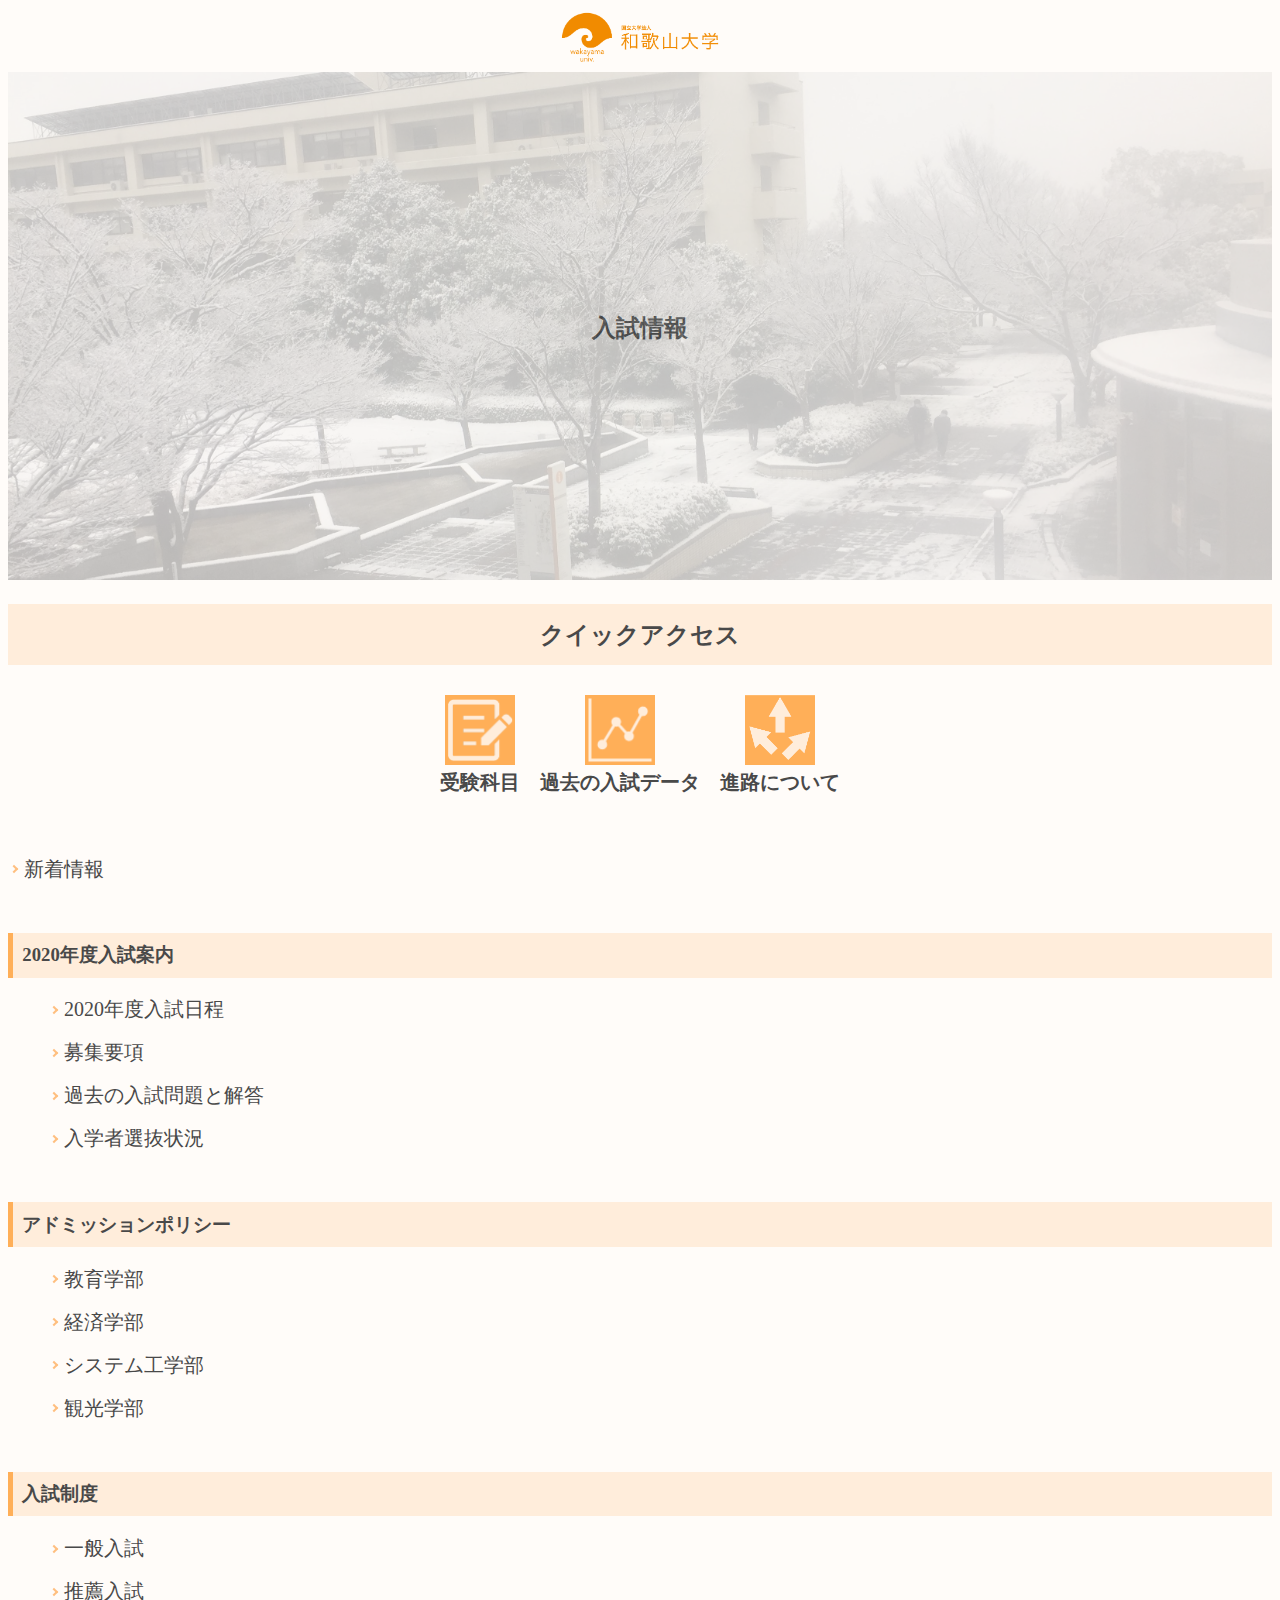
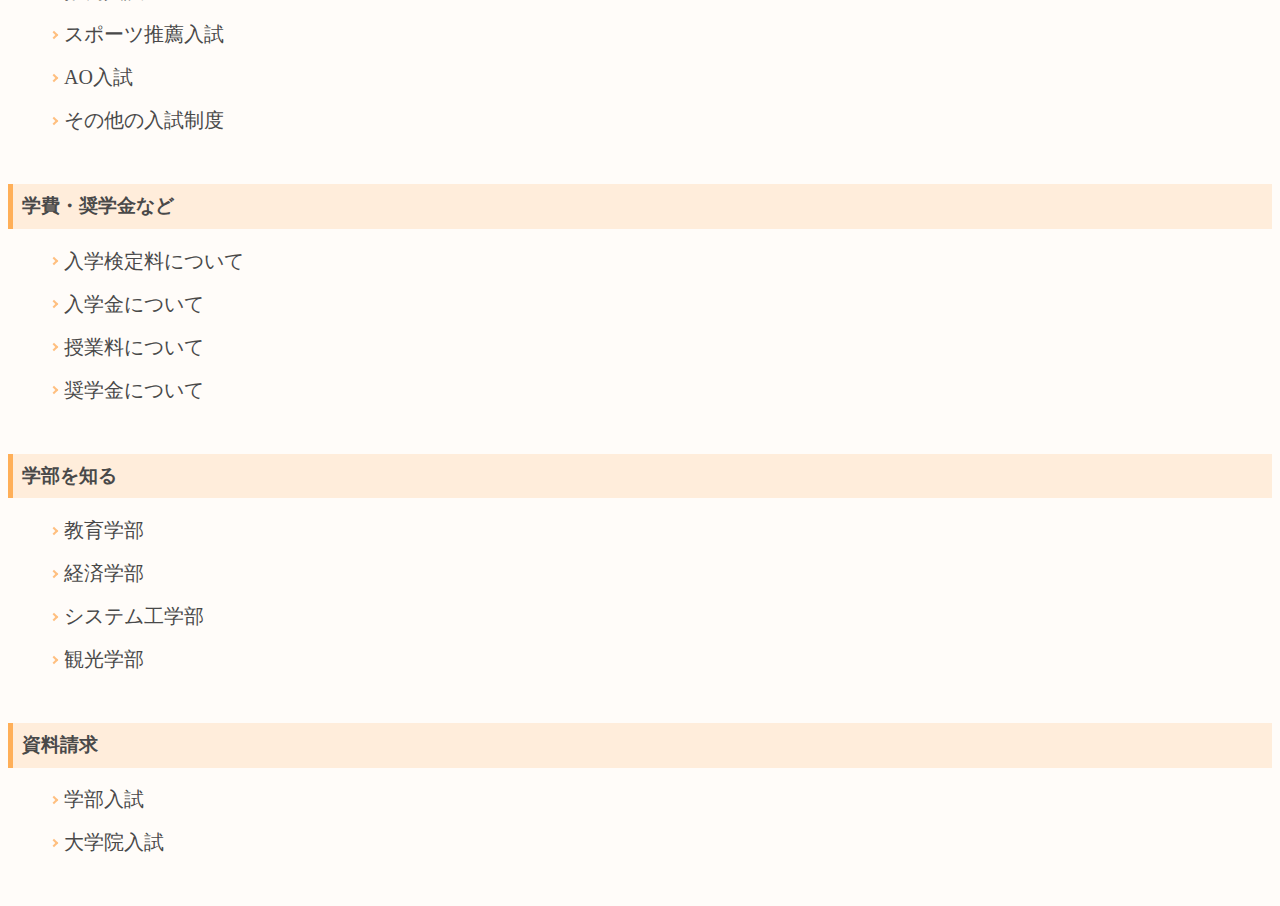
==== index.html @ c1956b37 "Update index.html" ====
<!DOCTYPE html>
<html lang="ja">
<head>

<meta name="viewport" content="width=device-width,initial-scale=1.0,minimum-scale=1.0">
<meta charset="utf-8">
<title>入試情報｜和歌山大学</title>
<link rel="icon" href="img/icon.png">
<link rel="stylesheet" href="styles.css">
</head>

<body>

  <div class="top">
    <section>
      <img src="img/typeD_color.png" height="60">
    </section>
  </div>

  <div class="title_nyuusi">
    <h2>入試情報</h2>
    <img src="img/snow.JPG">
  </div>


  <div class="title">
    <h2>クイックアクセス</h2>
    <ui class="qa">
      <li>
        <img src="img/入試科目.png" width="70">
        <h3>受験科目</h3>
      </li><li>
        <img src="img/点数.png" width="70">
        <h3>過去の入試データ</h3>
      </li><li>
        <img src="img/進路.png" width="70">
        <h3>進路について</h3>
      </li>
    </ul>
  </div>

  <div class="news">
      <p><a href="#" class="arrow sample">新着情報</a></p>
  </div>

  <div class="ado">
      <h3>2020年度入試案内</h3>
      <ul>
        <p><a href="http://www.wakayama-u.ac.jp/admission/entrance/schedule/R2index.html" class="arrow sample">2020年度入試日程</a></p>
      </ul><ul>
        <p><a href="http://www.wakayama-u.ac.jp/admission/faculty/invitation/index.html" class="arrow sample">募集要項</a></p>
      </ul><ul>
        <p><a href="http://www.wakayama-u.ac.jp/admission/entrance/mondai.html" class="arrow sample">過去の入試問題と解答</a></p>
      </ul><ul>
        <p><a href="http://www.wakayama-u.ac.jp/admission/faculty/data/state/index.html" class="arrow sample">入学者選抜状況</a></p>
      </ul>
  </div>

  <div class="syutugan">
    <h3>アドミッションポリシー</h3>
    <ul>
      <p><a href="http://www.wakayama-u.ac.jp/admission/admission-policy/edu.html" class="arrow sample">教育学部</a></p>
      <p><a href="http://www.wakayama-u.ac.jp/admission/admission-policy/eco.html" class="arrow sample">経済学部</a></p>
      <p><a href="http://www.wakayama-u.ac.jp/admission/admission-policy/sys.html" class="arrow sample">システム工学部</a></p>
      <p><a href="http://www.wakayama-u.ac.jp/admission/admission-policy/tou.html" class="arrow sample">観光学部</a></p>
    </ul>
  </div>


  <div class="kamoku">
      <h3>入試制度</h3>
      <ul>
        <p><a href="ippan.html" class="arrow sample">一般入試</a></p>
      </ul><ul>
        <p><a href="suisen.html" class="arrow sample">推薦入試</a></p>
      </ul><ul>
        <p><a href="sports.html" class="arrow sample">スポーツ推薦入試</a></p>
      </ul><ul>
        <p><a href="ao.html" class="arrow sample">AO入試</a></p>
      </ul>
      <ul>
        <p><a href="sonota.html" class="arrow sample">その他の入試制度</a></p>
      </ul>
  </div>

  <div class="money">
    <h3>学費・奨学金など</h3>
    <ul>
      <p><a href="http://www.wakayama-u.ac.jp/admission/entrance/payment.html" class="arrow sample">入学検定料について</a></p>
    </ul><ul>
      <p><a href="http://www.wakayama-u.ac.jp/scenter/fee/index.html" class="arrow sample">入学金について</a></p>
    </ul><ul>
      <p><a href="http://www.wakayama-u.ac.jp/scenter/fee/payment.html" class="arrow sample">授業料について</a></p>
    </ul><ul>
      <p><a href="http://www.wakayama-u.ac.jp/scenter/fee/scholarship0/" class="arrow sample">奨学金について</a></p>
    </ul>
  </div>

  <div class="gakubu">
    <h3>学部を知る</h3>
    <ul>
      <p><a href="https://www.wakayama-u.ac.jp/edu/" class="arrow sample">教育学部</a></p>
    </ul><ul>
      <p><a href="https://www.wakayama-u.ac.jp/eco/" class="arrow sample">経済学部</a></p>
    </ul><ul>
      <p><a href="https://www.wakayama-u.ac.jp/sys/" class="arrow sample">システム工学部</a></p>
    </ul><ul>
      <p><a href="https://www.wakayama-u.ac.jp/tourism/" class="arrow sample">観光学部</a></p>
    </ul>
  </div>
  
  <div class="siryou">
    <h3>資料請求</h3>
    <ul>
      <p><a href="http://www.wakayama-u.ac.jp/admission/faculty/invitation/guid/index.html" class="arrow sample">学部入試</a></p>
    </ul><ul>
      <p><a href="http://www.wakayama-u.ac.jp/admission/graduate/invitation/guid/index.html" class="arrow sample">大学院入試</a></p>
    </ul>
  </div>


</body>
</html>
---- styles.css ----
html{
  background-color: #fffcf9;
}

.ado, .kamoku, .money, .gakubu, .syutugan, .news, .siryou{
 position: relative;
 margin-bottom: 50px;
}

.ado a, .kamoku a, .money a, .gakubu a, .syutugan a, .news a, .siryou a{
  font-size: 20px;
  font-family: Yu Gothic;
  font-weight: regular;
  color: #494949;
}

.ado h3, .kamoku h3, .money h3, .gakubu h3, .syutugan h3, .siryou h3{
  padding: 0.5em;
  color: #494949;
  background: #ffeddb;
  border-left: solid 5px #ffaf58;
 font-family: Yu Gothic;
 font-weight: Medium:
}


.ado p{
  display: block;
  margin: auto;
}

.arrow{
    position: relative;
    display: inline-block;
    padding: 0 0 0 16px;
    color: #000;
    vertical-align: middle;
    text-decoration: none;
    font-size: 15px;
}
.arrow::before,
.arrow::after{
    position: absolute;
    top: 0;
    bottom: 0;
    left: 0;
    margin: auto;
    content: "";
    vertical-align: middle;
}

.sample::before{
    left: 3px;
    width: 4px;
    height: 4px;
    border-top: 2px solid #ffbf7f;
    border-right: 2px solid #ffbf7f;
    -webkit-transform: rotate(45deg);
    transform: rotate(45deg);
}

.top{
  width: auto;
  text-align: center;
}

.title_nyuusi{
  position: relative;
}

.title_nyuusi h2{
  font-family: Yu Gothic;
  font-weight: Bold;
  color: #494949;
  position: absolute;
  top: 50%;
  left: 50%;
  -ms-transform: translate(-50%,-50%);
  -webkit-transform: translate(-50%,-50%);
  transform: translate(-50%,-50%);
  margin: 0;
  padding: 0;
}

.title_nyuusi img{
  width: 100%;
  opacity: 0.3;
}

.title{
  text-align: center;
  margin-bottom: 50px;
}

.title h2{
  position: relative;
  padding: 0.6em;
  background: #ffeddb;
  font-family: Yu Gothic;
  font-weight: Bold;
  color: #494949;
}

/*.title h2:after{
  position: absolute;
  content: '';
  top: 100%;
  left: 50%;
  border: 15px solid transparent;
  border-top: 15px solid #ffaf58;
  width: 0;
  height: 0;
}*/

.qa li{
  display: inline-block;
  list-style: none;
  margin: 10px;
}

.qa{
  padding: 0;
}

.qa h3{
  margin: 0px;
  font-family: Yu Gothic;
  font-weight: regular;
  font-size: 20px;
  color: #494949;
}
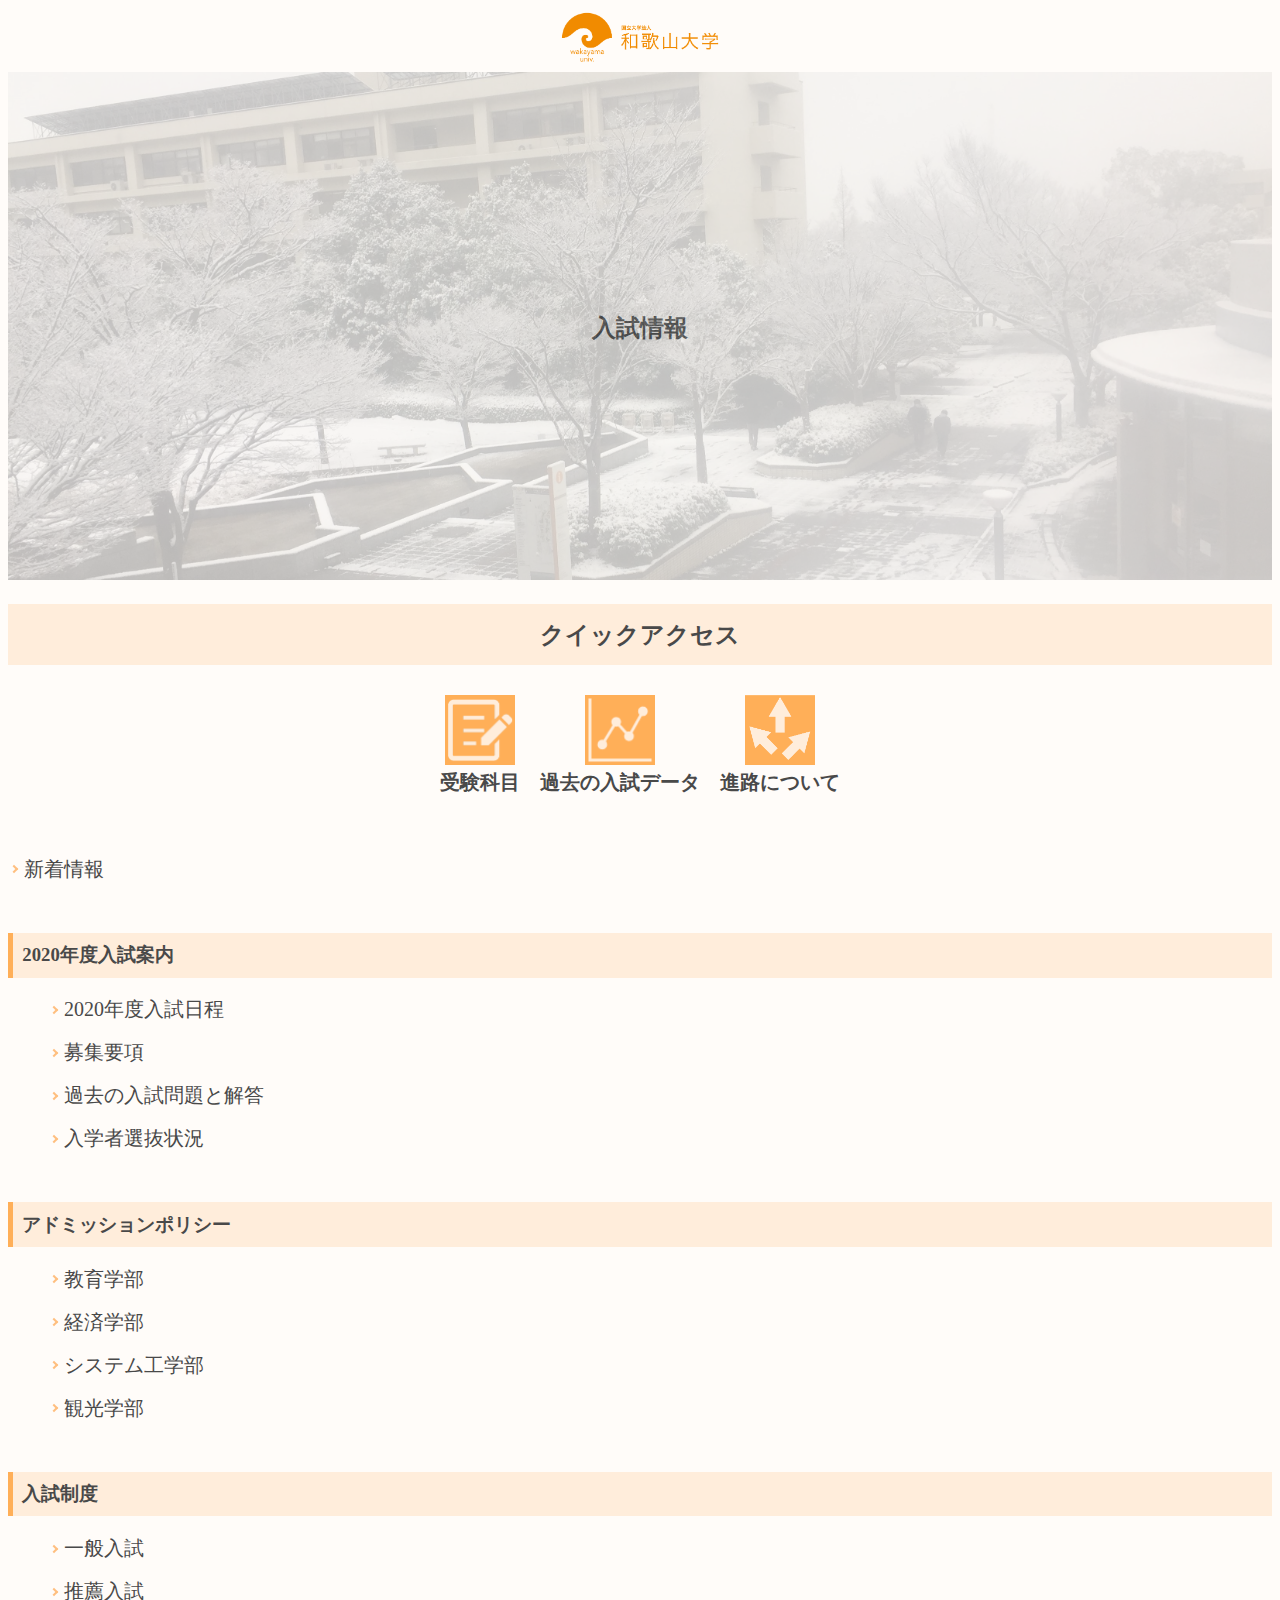
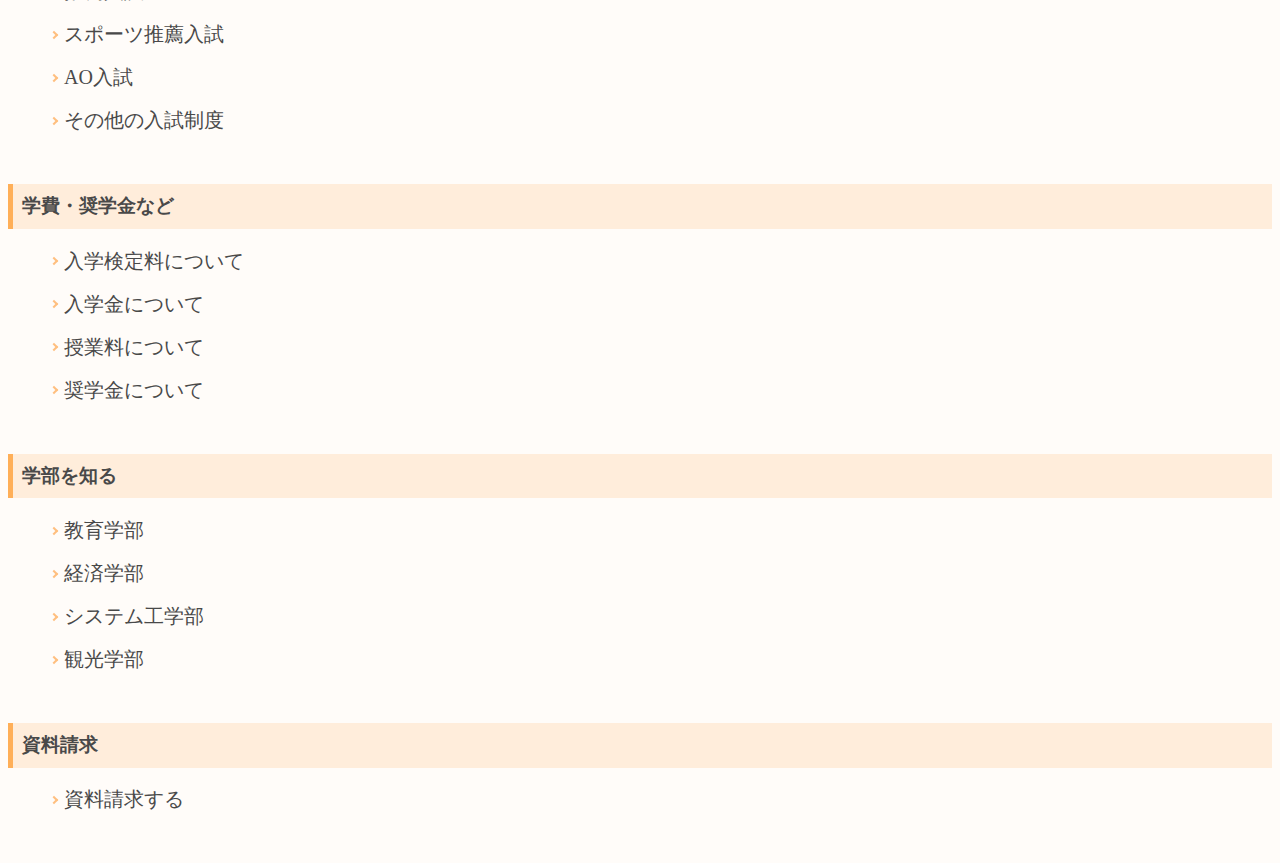
==== commit 007dab23: "Add files via upload" ====
--- a/index.html
+++ b/index.html
@@ -1,123 +1,121 @@
-<!DOCTYPE html>
-<html lang="ja">
-<head>
-
-<meta name="viewport" content="width=device-width,initial-scale=1.0,minimum-scale=1.0">
-<meta charset="utf-8">
-<title>入試情報｜和歌山大学</title>
-<link rel="icon" href="img/icon.png">
-<link rel="stylesheet" href="styles.css">
-</head>
-
-<body>
-
-  <div class="top">
-    <section>
-      <img src="img/typeD_color.png" height="60">
-    </section>
-  </div>
-
-  <div class="title_nyuusi">
-    <h2>入試情報</h2>
-    <img src="img/snow.JPG">
-  </div>
-
-
-  <div class="title">
-    <h2>クイックアクセス</h2>
-    <ui class="qa">
-      <li>
-        <img src="img/入試科目.png" width="70">
-        <h3>受験科目</h3>
-      </li><li>
-        <img src="img/点数.png" width="70">
-        <h3>過去の入試データ</h3>
-      </li><li>
-        <img src="img/進路.png" width="70">
-        <h3>進路について</h3>
-      </li>
-    </ul>
-  </div>
-
-  <div class="news">
-      <p><a href="#" class="arrow sample">新着情報</a></p>
-  </div>
-
-  <div class="ado">
-      <h3>2020年度入試案内</h3>
-      <ul>
-        <p><a href="http://www.wakayama-u.ac.jp/admission/entrance/schedule/R2index.html" class="arrow sample">2020年度入試日程</a></p>
-      </ul><ul>
-        <p><a href="http://www.wakayama-u.ac.jp/admission/faculty/invitation/index.html" class="arrow sample">募集要項</a></p>
-      </ul><ul>
-        <p><a href="http://www.wakayama-u.ac.jp/admission/entrance/mondai.html" class="arrow sample">過去の入試問題と解答</a></p>
-      </ul><ul>
-        <p><a href="http://www.wakayama-u.ac.jp/admission/faculty/data/state/index.html" class="arrow sample">入学者選抜状況</a></p>
-      </ul>
-  </div>
-
-  <div class="syutugan">
-    <h3>アドミッションポリシー</h3>
-    <ul>
-      <p><a href="http://www.wakayama-u.ac.jp/admission/admission-policy/edu.html" class="arrow sample">教育学部</a></p>
-      <p><a href="http://www.wakayama-u.ac.jp/admission/admission-policy/eco.html" class="arrow sample">経済学部</a></p>
-      <p><a href="http://www.wakayama-u.ac.jp/admission/admission-policy/sys.html" class="arrow sample">システム工学部</a></p>
-      <p><a href="http://www.wakayama-u.ac.jp/admission/admission-policy/tou.html" class="arrow sample">観光学部</a></p>
-    </ul>
-  </div>
-
-
-  <div class="kamoku">
-      <h3>入試制度</h3>
-      <ul>
-        <p><a href="ippan.html" class="arrow sample">一般入試</a></p>
-      </ul><ul>
-        <p><a href="suisen.html" class="arrow sample">推薦入試</a></p>
-      </ul><ul>
-        <p><a href="sports.html" class="arrow sample">スポーツ推薦入試</a></p>
-      </ul><ul>
-        <p><a href="ao.html" class="arrow sample">AO入試</a></p>
-      </ul>
-      <ul>
-        <p><a href="sonota.html" class="arrow sample">その他の入試制度</a></p>
-      </ul>
-  </div>
-
-  <div class="money">
-    <h3>学費・奨学金など</h3>
-    <ul>
-      <p><a href="http://www.wakayama-u.ac.jp/admission/entrance/payment.html" class="arrow sample">入学検定料について</a></p>
-    </ul><ul>
-      <p><a href="http://www.wakayama-u.ac.jp/scenter/fee/index.html" class="arrow sample">入学金について</a></p>
-    </ul><ul>
-      <p><a href="http://www.wakayama-u.ac.jp/scenter/fee/payment.html" class="arrow sample">授業料について</a></p>
-    </ul><ul>
-      <p><a href="http://www.wakayama-u.ac.jp/scenter/fee/scholarship0/" class="arrow sample">奨学金について</a></p>
-    </ul>
-  </div>
-
-  <div class="gakubu">
-    <h3>学部を知る</h3>
-    <ul>
-      <p><a href="https://www.wakayama-u.ac.jp/edu/" class="arrow sample">教育学部</a></p>
-    </ul><ul>
-      <p><a href="https://www.wakayama-u.ac.jp/eco/" class="arrow sample">経済学部</a></p>
-    </ul><ul>
-      <p><a href="https://www.wakayama-u.ac.jp/sys/" class="arrow sample">システム工学部</a></p>
-    </ul><ul>
-      <p><a href="https://www.wakayama-u.ac.jp/tourism/" class="arrow sample">観光学部</a></p>
-    </ul>
-  </div>
-  
-  <div class="siryou">
-    <h3>資料請求</h3>
-    <ul>
-      <p><a href="http://www.wakayama-u.ac.jp/admission/faculty/invitation/guid/index.html" class="arrow sample">学部入試</a></p>
-    </ul><ul>
-      <p><a href="http://www.wakayama-u.ac.jp/admission/graduate/invitation/guid/index.html" class="arrow sample">大学院入試</a></p>
-    </ul>
-  </div>
-
-
-</body>
-</html>
+<!DOCTYPE html>
+<html lang="ja">
+<head>
+
+<meta name="viewport" content="width=device-width,initial-scale=1.0,minimum-scale=1.0">
+<meta charset="utf-8">
+<title>入試情報｜和歌山大学</title>
+<link rel="icon" href="img/icon.png">
+<link rel="stylesheet" href="styles.css">
+</head>
+
+<body>
+
+  <div class="top">
+    <section>
+      <img src="img/typeD_color.png" height="60">
+    </section>
+  </div>
+
+  <div class="title_nyuusi">
+    <h2>入試情報</h2>
+    <img src="img/snow.JPG">
+  </div>
+
+
+  <div class="title">
+    <h2>クイックアクセス</h2>
+    <ui class="qa">
+      <li>
+        <a href="kamoku.html"><img src="img/入試科目.png" width="70"></a>
+        <h3>受験科目</h3>
+      </li><li>
+        <a href="tensuu.html"><img src="img/点数.png" width="70"></a>
+        <h3>過去の入試データ</h3>
+      </li><li>
+        <a href="sinro.html"><img src="img/進路.png" width="70"></a>
+        <h3>進路について</h3>
+      </li>
+    </ul>
+  </div>
+
+  <div class="news">
+      <p><a href="#" class="arrow sample">新着情報</a></p>
+  </div>
+
+  <div class="ado">
+      <h3>2020年度入試案内</h3>
+      <ul>
+        <p><a href="http://www.wakayama-u.ac.jp/admission/entrance/schedule/R2index.html" class="arrow sample">2020年度入試日程</a></p>
+      </ul><ul>
+        <p><a href="http://www.wakayama-u.ac.jp/admission/faculty/invitation/index.html" class="arrow sample">募集要項</a></p>
+      </ul><ul>
+        <p><a href="http://www.wakayama-u.ac.jp/admission/entrance/mondai.html" class="arrow sample">過去の入試問題と解答</a></p>
+      </ul><ul>
+        <p><a href="http://www.wakayama-u.ac.jp/admission/faculty/data/state/index.html" class="arrow sample">入学者選抜状況</a></p>
+      </ul>
+  </div>
+
+  <div class="syutugan">
+    <h3>アドミッションポリシー</h3>
+    <ul>
+      <p><a href="http://www.wakayama-u.ac.jp/admission/admission-policy/edu.html" class="arrow sample">教育学部</a></p>
+      <p><a href="http://www.wakayama-u.ac.jp/admission/admission-policy/eco.html" class="arrow sample">経済学部</a></p>
+      <p><a href="http://www.wakayama-u.ac.jp/admission/admission-policy/sys.html" class="arrow sample">システム工学部</a></p>
+      <p><a href="http://www.wakayama-u.ac.jp/admission/admission-policy/tou.html" class="arrow sample">観光学部</a></p>
+    </ul>
+  </div>
+
+
+  <div class="kamoku">
+      <h3>入試制度</h3>
+      <ul>
+        <p><a href="ippan.html" class="arrow sample">一般入試</a></p>
+      </ul><ul>
+        <p><a href="suisen.html" class="arrow sample">推薦入試</a></p>
+      </ul><ul>
+        <p><a href="sports.html" class="arrow sample">スポーツ推薦入試</a></p>
+      </ul><ul>
+        <p><a href="ao.html" class="arrow sample">AO入試</a></p>
+      </ul>
+      <ul>
+        <p><a href="sonota.html" class="arrow sample">その他の入試制度</a></p>
+      </ul>
+  </div>
+
+  <div class="money">
+    <h3>学費・奨学金など</h3>
+    <ul>
+      <p><a href="http://www.wakayama-u.ac.jp/admission/entrance/payment.html" class="arrow sample">入学検定料について</a></p>
+    </ul><ul>
+      <p><a href="http://www.wakayama-u.ac.jp/scenter/fee/index.html" class="arrow sample">入学金について</a></p>
+    </ul><ul>
+      <p><a href="http://www.wakayama-u.ac.jp/scenter/fee/payment.html" class="arrow sample">授業料について</a></p>
+    </ul><ul>
+      <p><a href="http://www.wakayama-u.ac.jp/scenter/fee/scholarship0/" class="arrow sample">奨学金について</a></p>
+    </ul>
+  </div>
+
+  <div class="gakubu">
+    <h3>学部を知る</h3>
+    <ul>
+      <p><a href="https://www.wakayama-u.ac.jp/edu/" class="arrow sample">教育学部</a></p>
+    </ul><ul>
+      <p><a href="https://www.wakayama-u.ac.jp/eco/" class="arrow sample">経済学部</a></p>
+    </ul><ul>
+      <p><a href="https://www.wakayama-u.ac.jp/sys/" class="arrow sample">システム工学部</a></p>
+    </ul><ul>
+      <p><a href="https://www.wakayama-u.ac.jp/tourism/" class="arrow sample">観光学部</a></p>
+    </ul>
+  </div>
+
+  <div class="siryou">
+    <h3>資料請求</h3>
+    <ul>
+      <p><a href="http://www.wakayama-u.ac.jp/admission/faculty/invitation/guid/index.html" class="arrow sample">資料請求する</a></p>
+    </ul>
+  </div>
+
+
+</body>
+</html>
--- a/styles.css
+++ b/styles.css
@@ -1,131 +1,131 @@
-html{
-  background-color: #fffcf9;
-}
-
-.ado, .kamoku, .money, .gakubu, .syutugan, .news, .siryou{
- position: relative;
- margin-bottom: 50px;
-}
-
-.ado a, .kamoku a, .money a, .gakubu a, .syutugan a, .news a, .siryou a{
-  font-size: 20px;
-  font-family: Yu Gothic;
-  font-weight: regular;
-  color: #494949;
-}
-
-.ado h3, .kamoku h3, .money h3, .gakubu h3, .syutugan h3, .siryou h3{
-  padding: 0.5em;
-  color: #494949;
-  background: #ffeddb;
-  border-left: solid 5px #ffaf58;
- font-family: Yu Gothic;
- font-weight: Medium:
-}
-
-
-.ado p{
-  display: block;
-  margin: auto;
-}
-
-.arrow{
-    position: relative;
-    display: inline-block;
-    padding: 0 0 0 16px;
-    color: #000;
-    vertical-align: middle;
-    text-decoration: none;
-    font-size: 15px;
-}
-.arrow::before,
-.arrow::after{
-    position: absolute;
-    top: 0;
-    bottom: 0;
-    left: 0;
-    margin: auto;
-    content: "";
-    vertical-align: middle;
-}
-
-.sample::before{
-    left: 3px;
-    width: 4px;
-    height: 4px;
-    border-top: 2px solid #ffbf7f;
-    border-right: 2px solid #ffbf7f;
-    -webkit-transform: rotate(45deg);
-    transform: rotate(45deg);
-}
-
-.top{
-  width: auto;
-  text-align: center;
-}
-
-.title_nyuusi{
-  position: relative;
-}
-
-.title_nyuusi h2{
-  font-family: Yu Gothic;
-  font-weight: Bold;
-  color: #494949;
-  position: absolute;
-  top: 50%;
-  left: 50%;
-  -ms-transform: translate(-50%,-50%);
-  -webkit-transform: translate(-50%,-50%);
-  transform: translate(-50%,-50%);
-  margin: 0;
-  padding: 0;
-}
-
-.title_nyuusi img{
-  width: 100%;
-  opacity: 0.3;
-}
-
-.title{
-  text-align: center;
-  margin-bottom: 50px;
-}
-
-.title h2{
-  position: relative;
-  padding: 0.6em;
-  background: #ffeddb;
-  font-family: Yu Gothic;
-  font-weight: Bold;
-  color: #494949;
-}
-
-/*.title h2:after{
-  position: absolute;
-  content: '';
-  top: 100%;
-  left: 50%;
-  border: 15px solid transparent;
-  border-top: 15px solid #ffaf58;
-  width: 0;
-  height: 0;
-}*/
-
-.qa li{
-  display: inline-block;
-  list-style: none;
-  margin: 10px;
-}
-
-.qa{
-  padding: 0;
-}
-
-.qa h3{
-  margin: 0px;
-  font-family: Yu Gothic;
-  font-weight: regular;
-  font-size: 20px;
-  color: #494949;
-}
+html{
+  background-color: #fffcf9;
+}
+
+.ado, .kamoku, .money, .gakubu, .syutugan, .news, .siryou{
+ position: relative;
+ margin-bottom: 50px;
+}
+
+.ado a, .kamoku a, .money a, .gakubu a, .syutugan a, .news a, .siryou a{
+  font-size: 20px;
+  font-family: Yu Gothic;
+  font-weight: regular;
+  color: #494949;
+}
+
+.ado h3, .kamoku h3, .money h3, .gakubu h3, .syutugan h3, .siryou h3{
+  padding: 0.5em;
+  color: #494949;
+  background: #ffeddb;
+  border-left: solid 5px #ffaf58;
+ font-family: Yu Gothic;
+ font-weight: Medium:
+}
+
+
+.ado p{
+  display: block;
+  margin: auto;
+}
+
+.arrow{
+    position: relative;
+    display: inline-block;
+    padding: 0 0 0 16px;
+    color: #000;
+    vertical-align: middle;
+    text-decoration: none;
+    font-size: 15px;
+}
+.arrow::before,
+.arrow::after{
+    position: absolute;
+    top: 0;
+    bottom: 0;
+    left: 0;
+    margin: auto;
+    content: "";
+    vertical-align: middle;
+}
+
+.sample::before{
+    left: 3px;
+    width: 4px;
+    height: 4px;
+    border-top: 2px solid #ffbf7f;
+    border-right: 2px solid #ffbf7f;
+    -webkit-transform: rotate(45deg);
+    transform: rotate(45deg);
+}
+
+.top{
+  width: auto;
+  text-align: center;
+}
+
+.title_nyuusi{
+  position: relative;
+}
+
+.title_nyuusi h2{
+  font-family: Yu Gothic;
+  font-weight: Bold;
+  color: #494949;
+  position: absolute;
+  top: 50%;
+  left: 50%;
+  -ms-transform: translate(-50%,-50%);
+  -webkit-transform: translate(-50%,-50%);
+  transform: translate(-50%,-50%);
+  margin: 0;
+  padding: 0;
+}
+
+.title_nyuusi img{
+  width: 100%;
+  opacity: 0.3;
+}
+
+.title{
+  text-align: center;
+  margin-bottom: 50px;
+}
+
+.title h2{
+  position: relative;
+  padding: 0.6em;
+  background: #ffeddb;
+  font-family: Yu Gothic;
+  font-weight: Bold;
+  color: #494949;
+}
+
+/*.title h2:after{
+  position: absolute;
+  content: '';
+  top: 100%;
+  left: 50%;
+  border: 15px solid transparent;
+  border-top: 15px solid #ffaf58;
+  width: 0;
+  height: 0;
+}*/
+
+.qa li{
+  display: inline-block;
+  list-style: none;
+  margin: 10px;
+}
+
+.qa{
+  padding: 0;
+}
+
+.qa h3{
+  margin: 0px;
+  font-family: Yu Gothic;
+  font-weight: regular;
+  font-size: 20px;
+  color: #494949;
+}
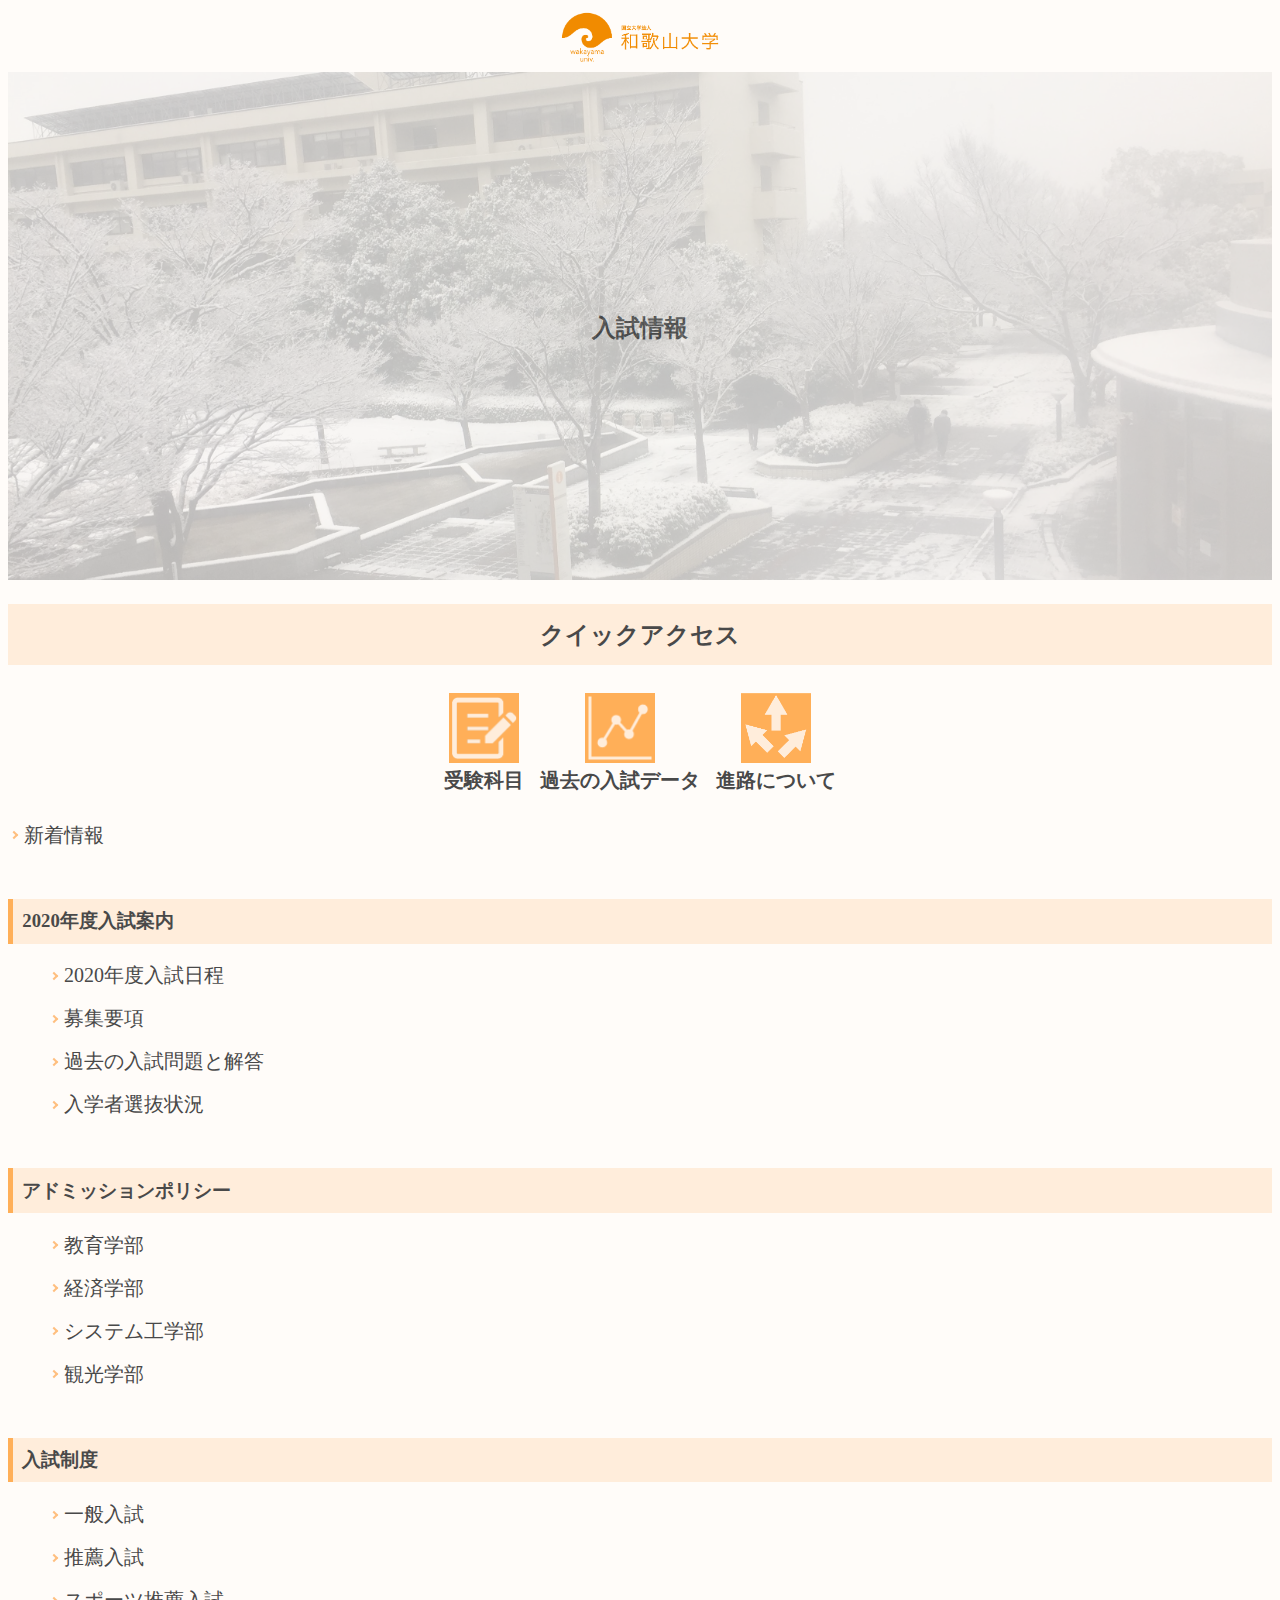
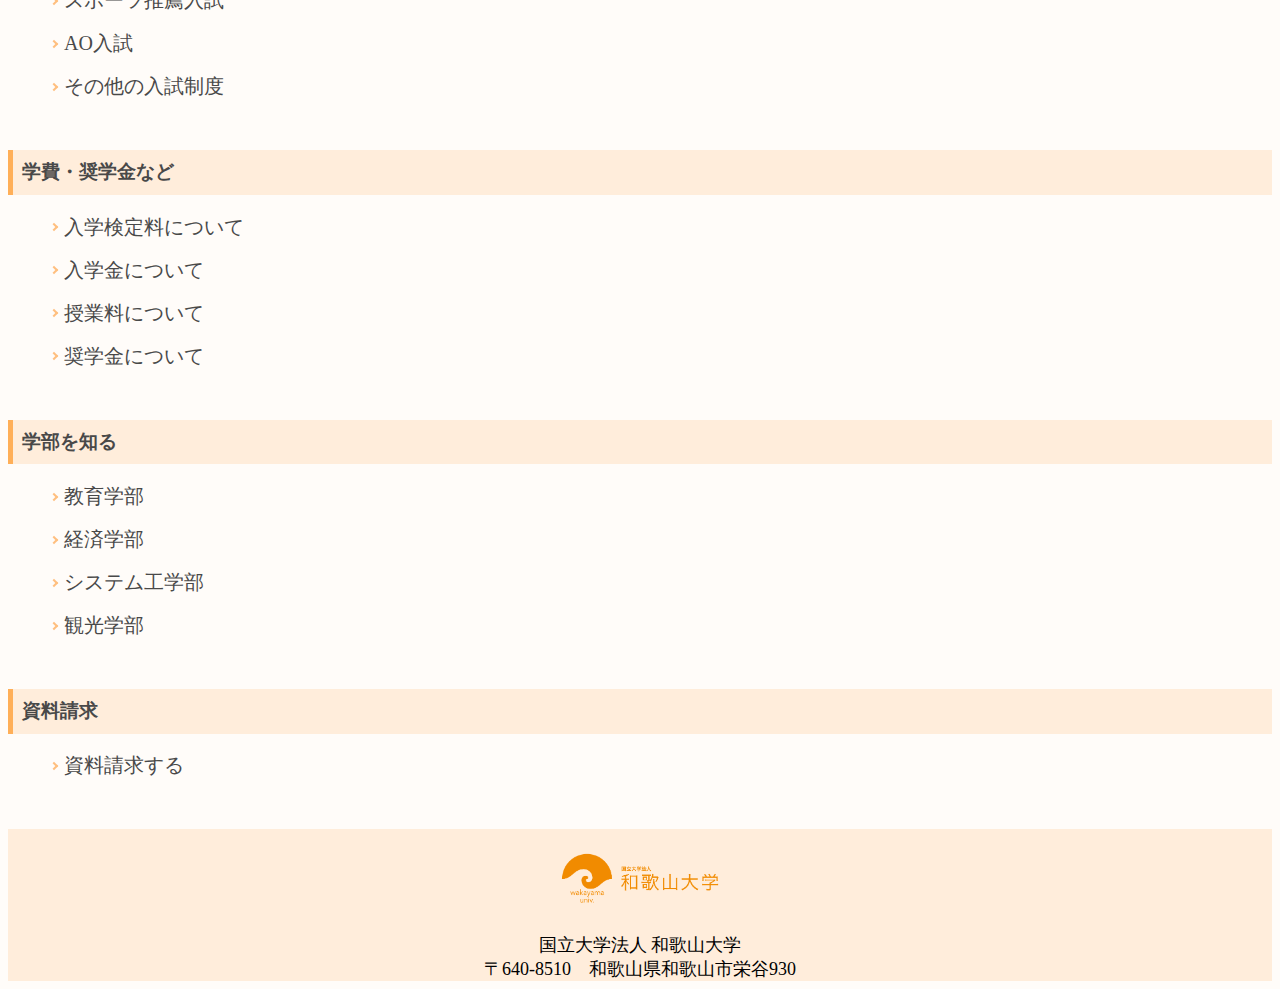
==== commit dd76f87b: "Add files via upload" ====
--- a/index.html
+++ b/index.html
@@ -7,6 +7,28 @@
 <title>入試情報｜和歌山大学</title>
 <link rel="icon" href="img/icon.png">
 <link rel="stylesheet" href="styles.css">
+
+<script src="https://ajax.googleapis.com/ajax/libs/jquery/2.0.0/jquery.min.js"></script>
+
+<script>
+jQuery(document).ready(function() {
+var offset = 100;
+var duration = 500;
+jQuery(window).scroll(function() {
+if (jQuery(this).scrollTop() > offset) {
+jQuery('.pagetop').fadeIn(duration);
+} else {
+jQuery('.pagetop').fadeOut(duration);
+}
+});
+
+jQuery('.pagetop').click(function(event) {
+event.preventDefault();
+jQuery('html, body').animate({scrollTop: 0}, duration);
+return false;
+})
+});
+</script>
 </head>
 
 <body>
@@ -117,5 +139,14 @@
   </div>
 
 
+    <div class="daigaku">
+      <img src="img/typeD_color.png" height="60">
+      <p>国立大学法人 和歌山大学</p>
+      <p>〒640-8510　和歌山県和歌山市栄谷930</p>
+    </div>
+
+  <div class="pagetop">⇑</div>
+
+
 </body>
 </html>
--- a/styles.css
+++ b/styles.css
@@ -9,7 +9,7 @@
 
 .ado a, .kamoku a, .money a, .gakubu a, .syutugan a, .news a, .siryou a{
   font-size: 20px;
-  font-family: Yu Gothic;
+  font-family: Hiragino Kaku Gothic ProN;
   font-weight: regular;
   color: #494949;
 }
@@ -19,7 +19,7 @@
   color: #494949;
   background: #ffeddb;
   border-left: solid 5px #ffaf58;
- font-family: Yu Gothic;
+ font-family: Hiragino Kaku Gothic ProN;
  font-weight: Medium:
 }
 
@@ -69,7 +69,7 @@
 }
 
 .title_nyuusi h2{
-  font-family: Yu Gothic;
+  font-family: Hiragino Kaku Gothic ProN;
   font-weight: Bold;
   color: #494949;
   position: absolute;
@@ -96,7 +96,7 @@
   position: relative;
   padding: 0.6em;
   background: #ffeddb;
-  font-family: Yu Gothic;
+  font-family: Hiragino Kaku Gothic ProN;
   font-weight: Bold;
   color: #494949;
 }
@@ -124,8 +124,85 @@
 
 .qa h3{
   margin: 0px;
-  font-family: Yu Gothic;
+  font-family: Hiragino Kaku Gothic ProN;
   font-weight: regular;
   font-size: 20px;
   color: #494949;
 }
+
+
+.daigaku{
+  background: #ffeddb;
+  width: auto;
+  text-align: center;
+}
+
+.daigaku p{
+  margin: 0;
+  font-family: Hiragino Kaku Gothic ProN;
+  font-weight: lighter;
+  font-size: 18px;
+}
+
+.daigaku img{
+  margin-top: 20px;
+  margin-bottom: 20px;
+}
+
+/* 上に戻るボタン */
+.pagetop {
+	color: #fff;
+	background-color: rgba(0,0,0,0.3);
+	text-decoration: none;
+	display: none;
+	position: fixed;
+	bottom: 1rem;
+	right: 1rem;
+	font-size: 1.5rem;
+	width: 3.3rem;
+	height: 3.3rem;
+	line-height: 3.3rem;
+	border-radius: 3.3rem;
+	text-align: center;
+	cursor: pointer;
+}
+
+.pagetop:hover {
+	color: #fff !important;
+	background-color: #ed702b;
+	text-decoration: none;
+}
+
+
+.title{
+  text-align: center;
+  margin-bottom: 20px;
+}
+
+/*.title h2{
+  position: relative;
+  padding: 0.6em;
+  background: #ffeddb;
+  font-family: Hiragino Kaku Gothic ProN;
+  font-weight: Bold;
+  color: #494949;
+}*/
+
+.title h4{
+  font-family: Hiragino Kaku Gothic ProN;
+  font-weight: Bold;
+  color: #494949;
+}
+
+.title_gakubu{
+  text-align: center;
+  display: inline-block;
+  padding: 0;
+  margin-top: 0;
+}
+
+.title li{
+  display: inline-block;
+  list-style: none;
+  margin: 8px;
+}
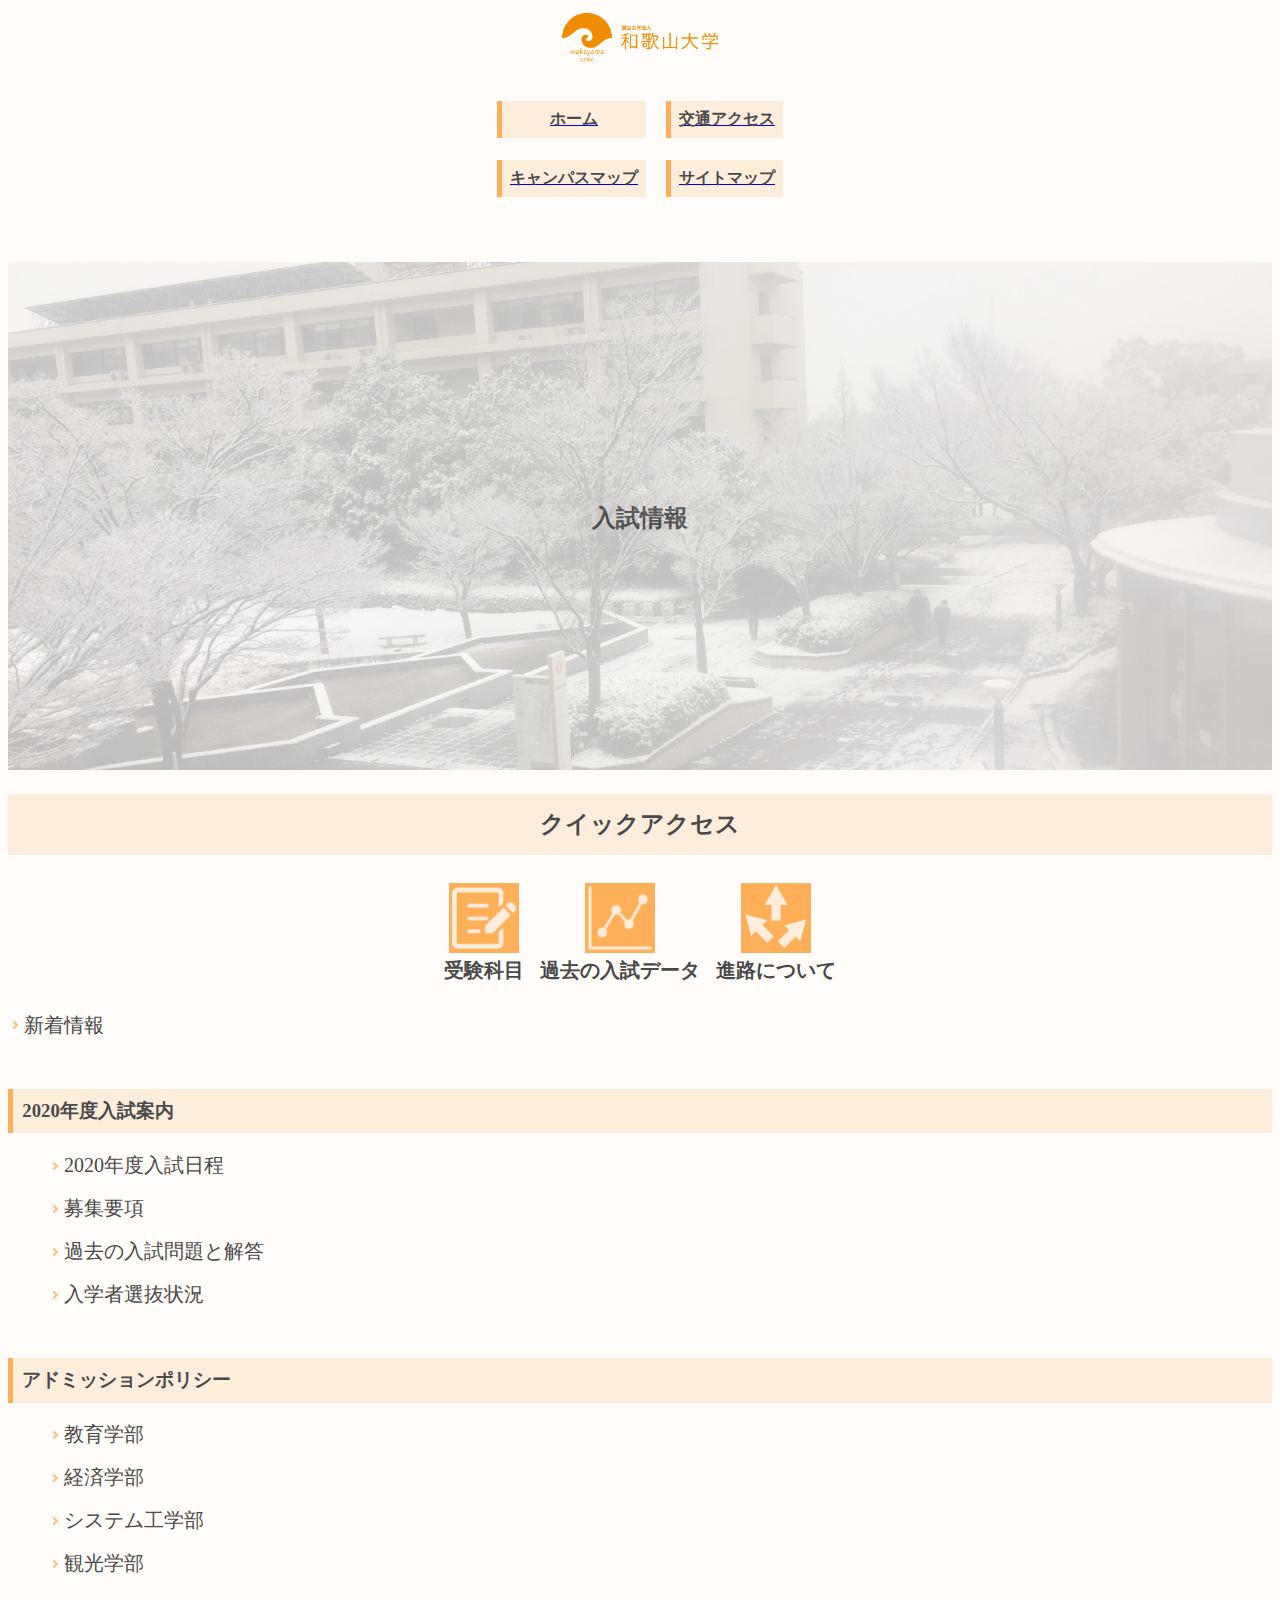
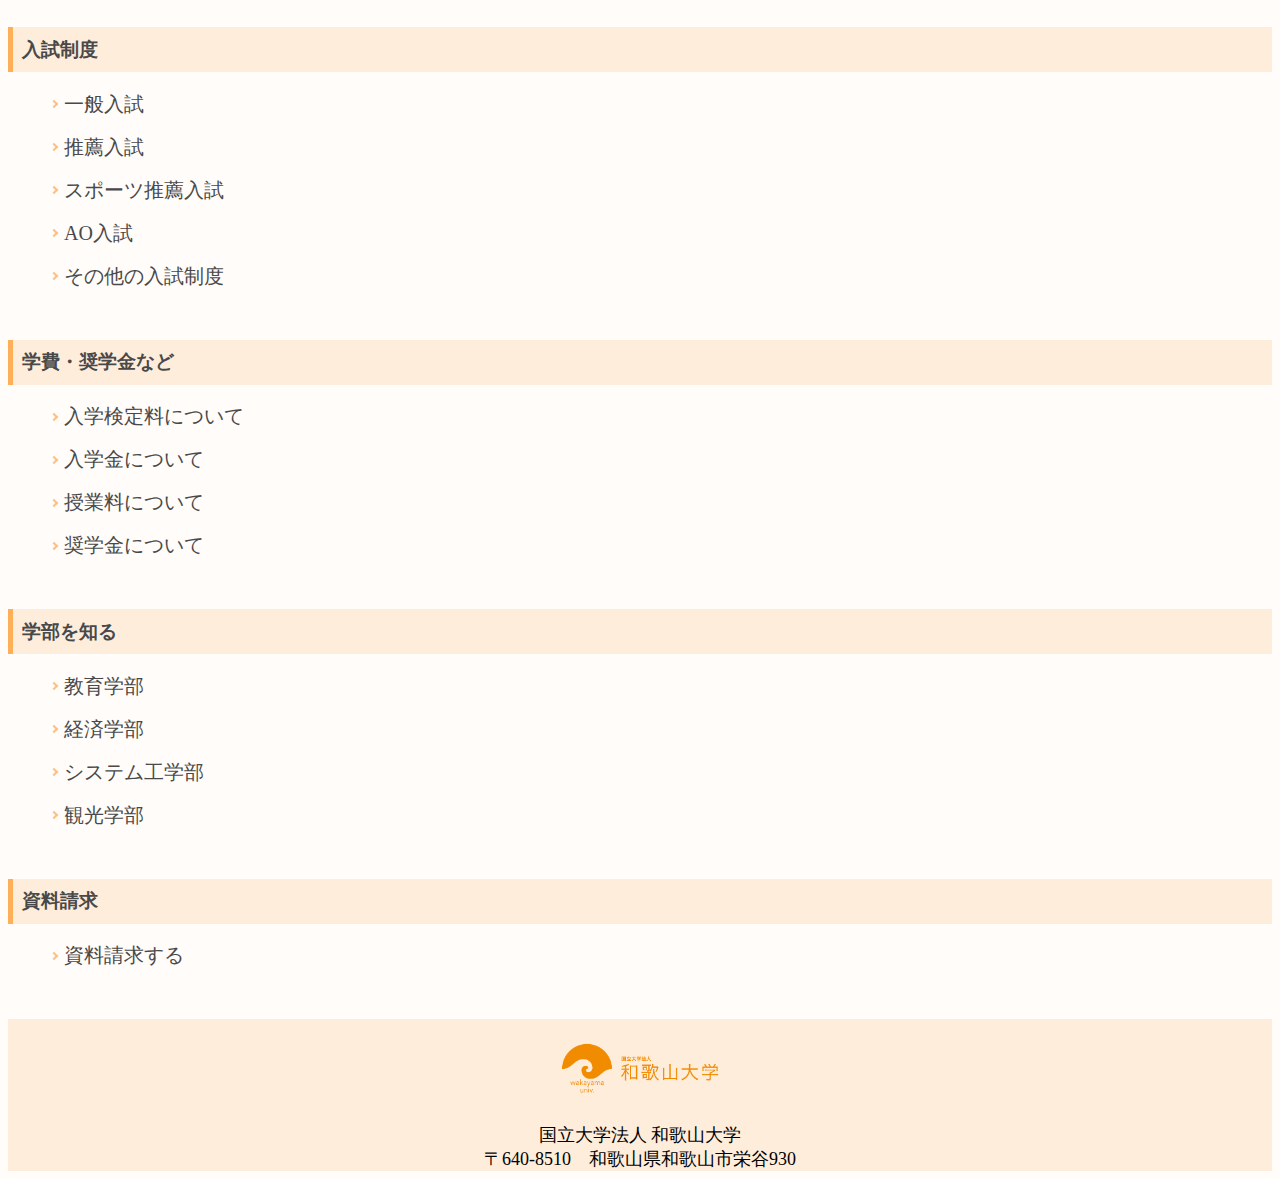
==== commit 79db19c8: "Add files via upload" ====
--- a/index.html
+++ b/index.html
@@ -37,6 +37,13 @@
     <section>
       <img src="img/typeD_color.png" height="60">
     </section>
+  </div>
+
+  <div class="title">
+    <ul class="title_gakubu">
+      <li><a href="https://www.wakayama-u.ac.jp/"><h4>ホーム</h4></a><a href="https://www.wakayama-u.ac.jp/about/c-map.html"><h4>キャンパスマップ</h4></a></li>
+      <li><a href="https://www.wakayama-u.ac.jp/about/access.html"><h4>交通アクセス</h4></a><a href="https://www.wakayama-u.ac.jp/sitemap.html"><h4>サイトマップ</h4></a></li>
+    </ul>
   </div>
 
   <div class="title_nyuusi">
--- a/styles.css
+++ b/styles.css
@@ -14,7 +14,7 @@
   color: #494949;
 }
 
-.ado h3, .kamoku h3, .money h3, .gakubu h3, .syutugan h3, .siryou h3{
+.ado h3, .kamoku h3, .money h3, .gakubu h3, .syutugan h3, .siryou h3, .title_gakubu h4{
   padding: 0.5em;
   color: #494949;
   background: #ffeddb;
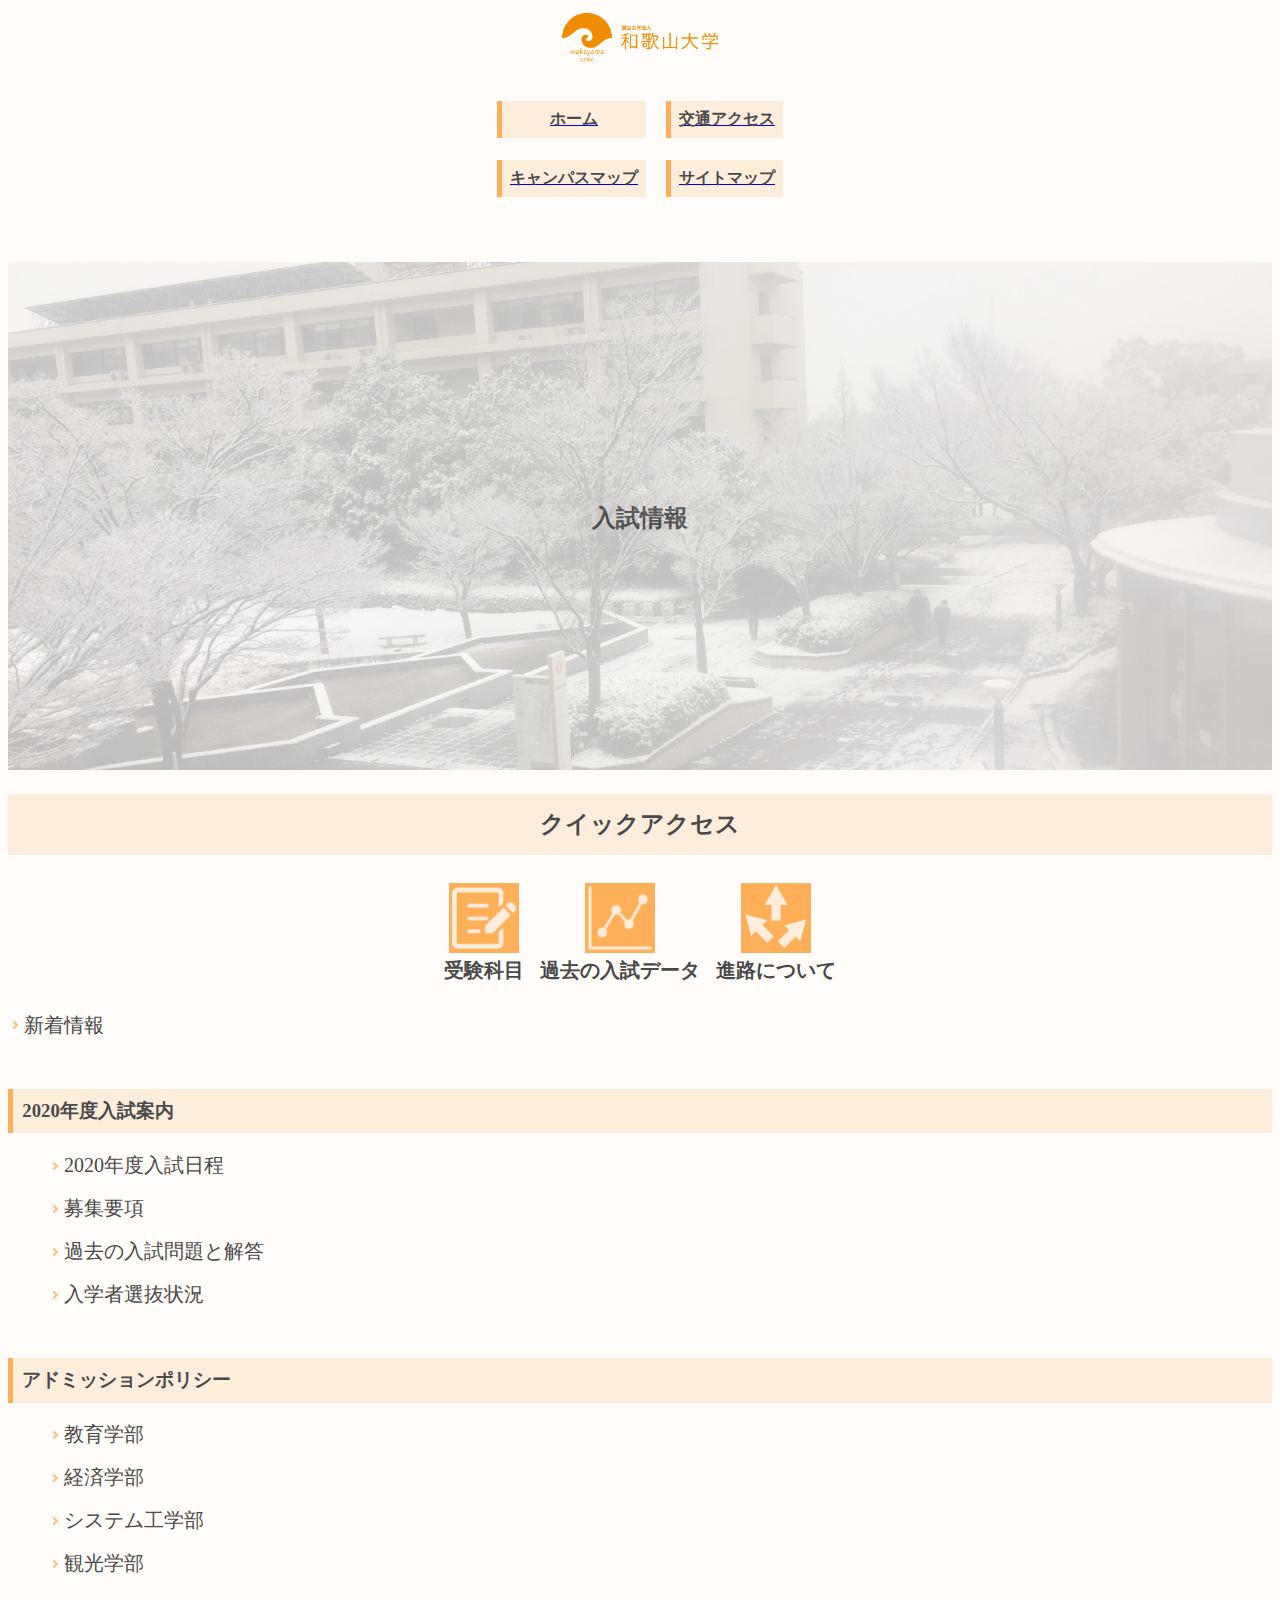
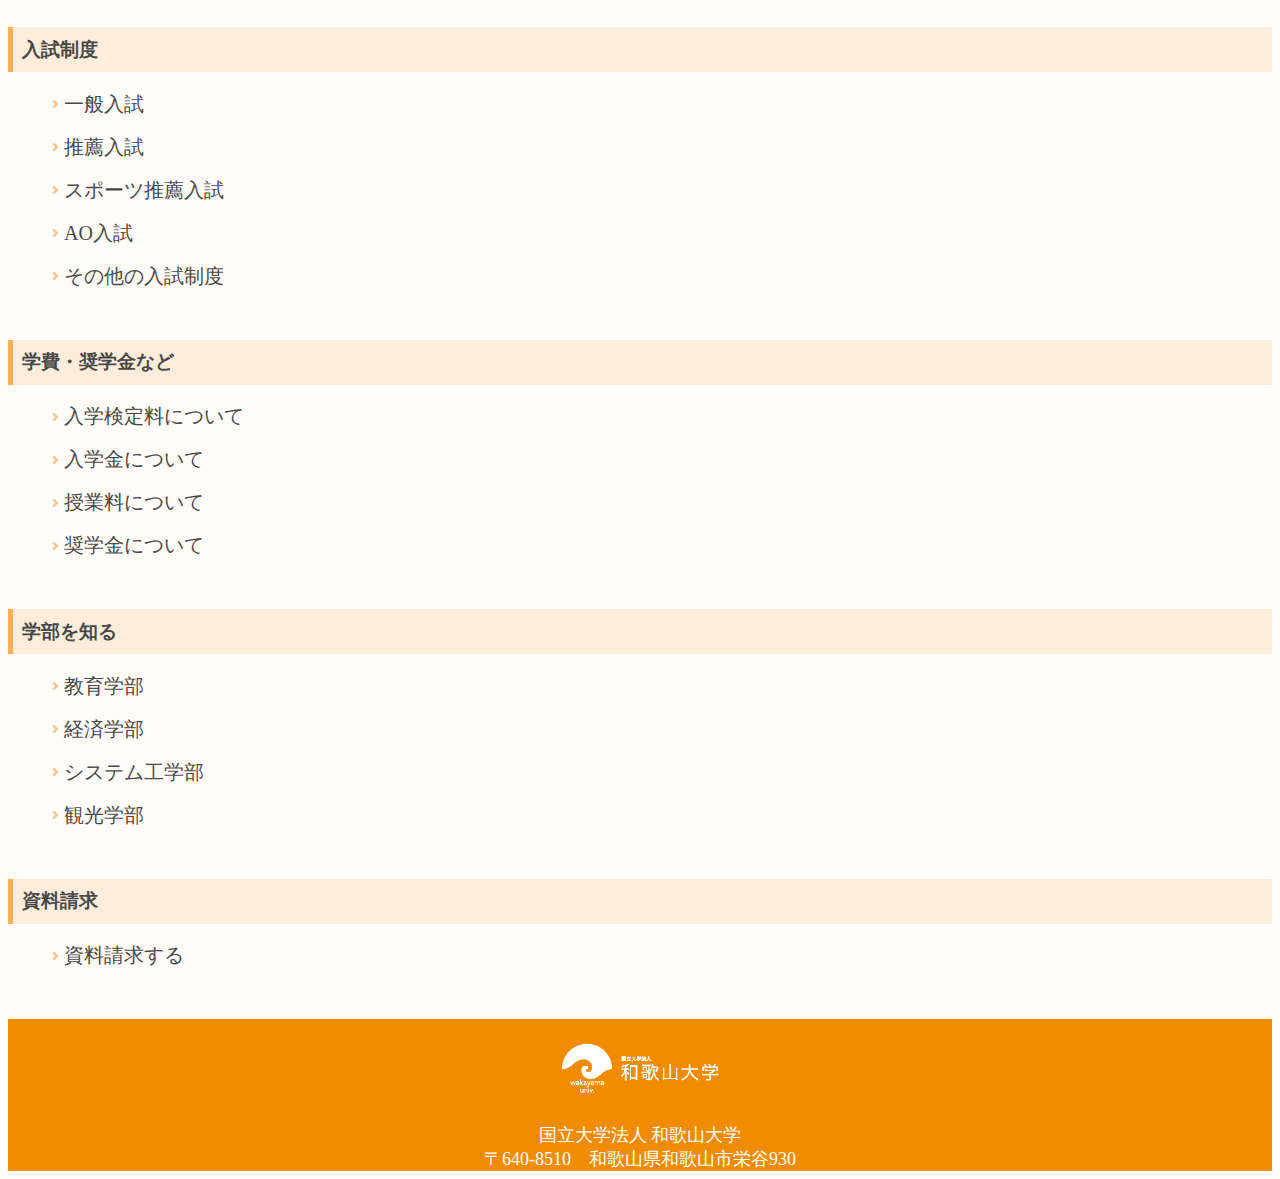
==== commit b609a4c9: "Add files via upload" ====
--- a/index.html
+++ b/index.html
@@ -147,7 +147,7 @@
 
 
     <div class="daigaku">
-      <img src="img/typeD_color.png" height="60">
+      <img src="img/typeD_white.png" height="60">
       <p>国立大学法人 和歌山大学</p>
       <p>〒640-8510　和歌山県和歌山市栄谷930</p>
     </div>
--- a/styles.css
+++ b/styles.css
@@ -132,7 +132,7 @@
 
 
 .daigaku{
-  background: #ffeddb;
+  background: #f18b00;
   width: auto;
   text-align: center;
 }
@@ -141,6 +141,7 @@
   margin: 0;
   font-family: Hiragino Kaku Gothic ProN;
   font-weight: lighter;
+  color: #fff;
   font-size: 18px;
 }
 
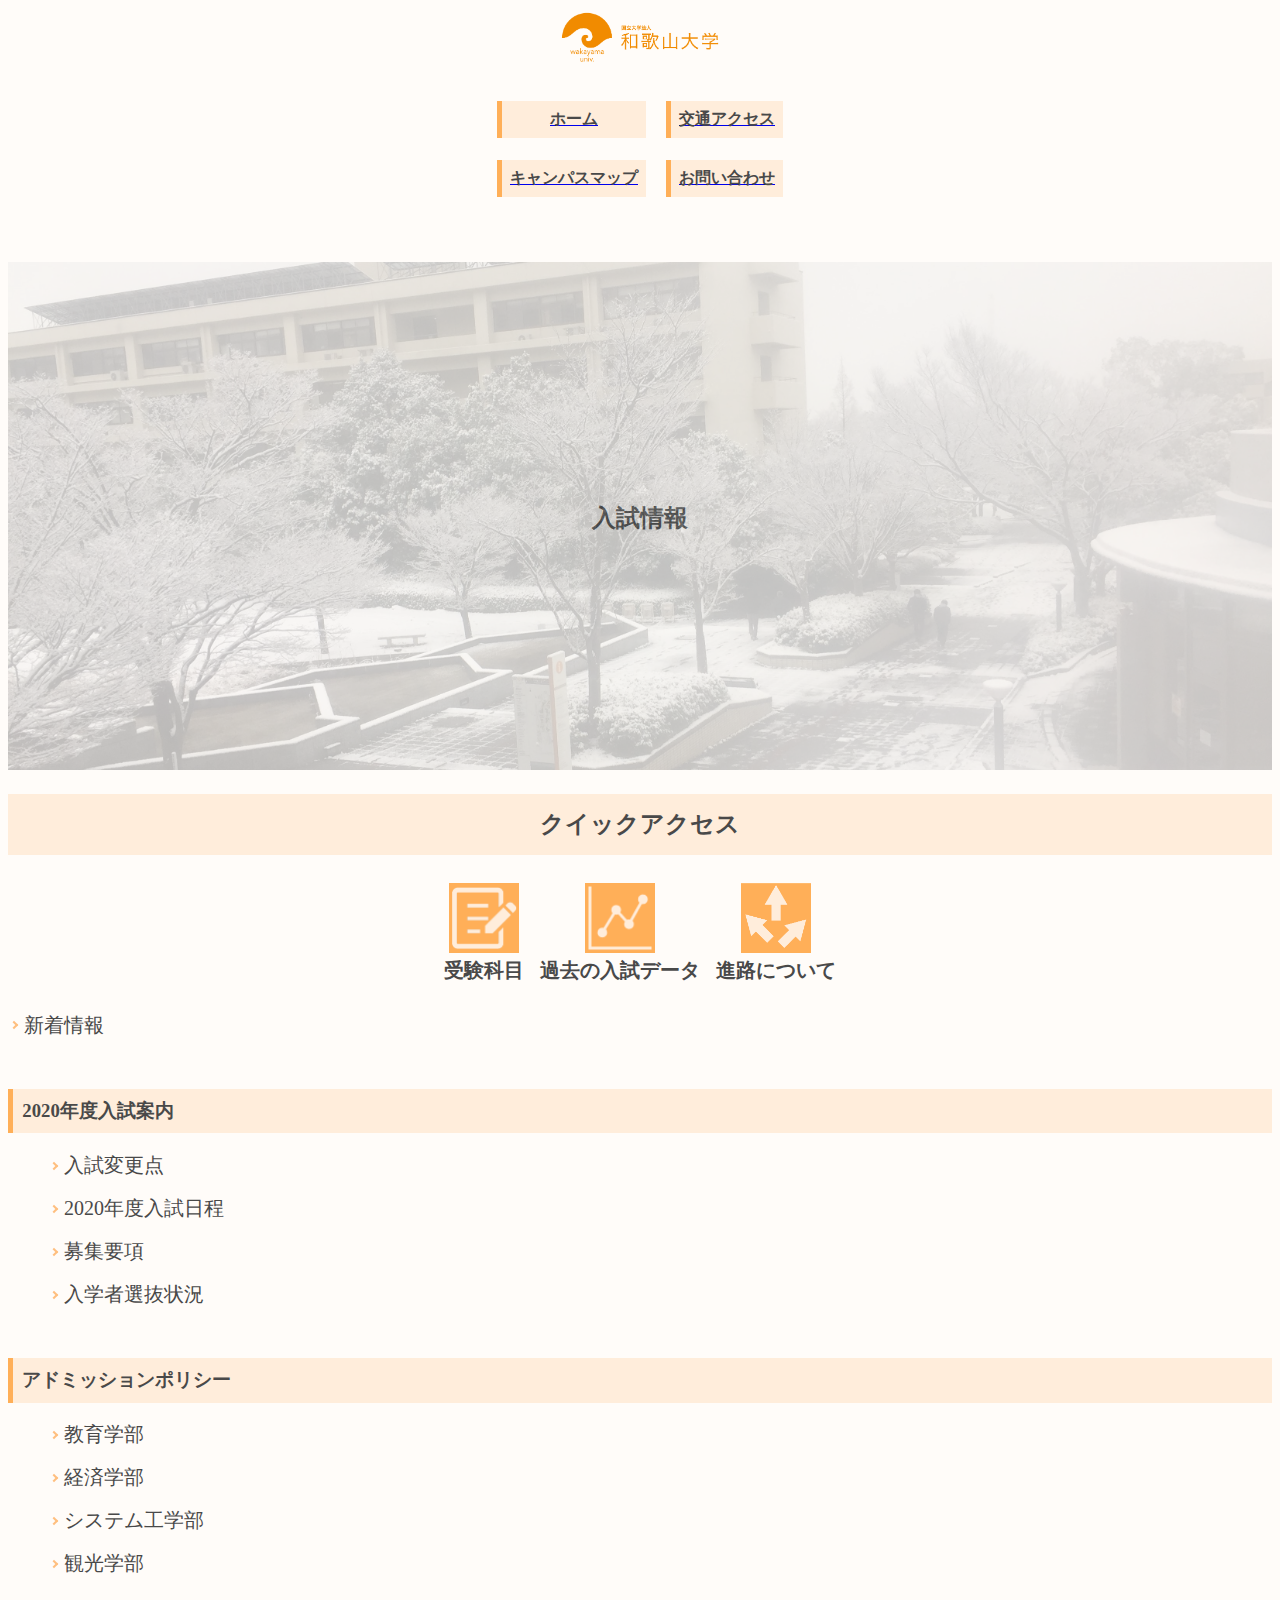
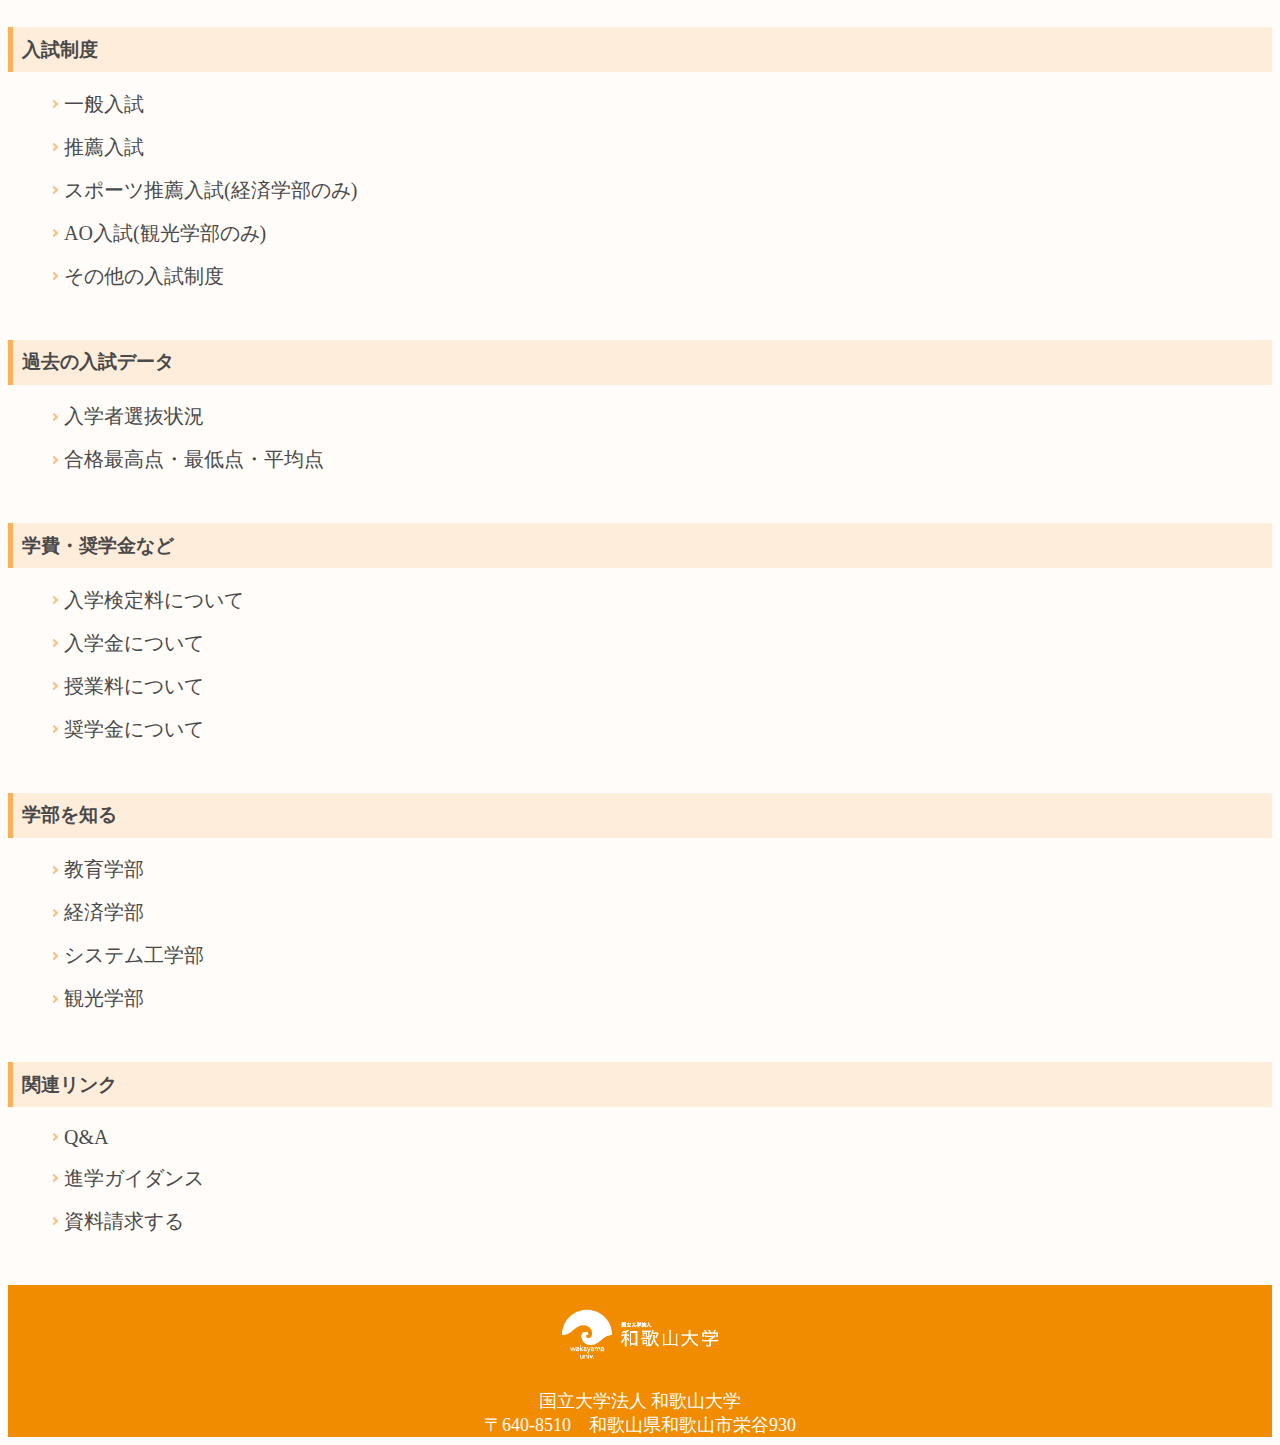
==== commit e2b3074a: "Add files via upload" ====
--- a/index.html
+++ b/index.html
@@ -42,7 +42,7 @@
   <div class="title">
     <ul class="title_gakubu">
       <li><a href="https://www.wakayama-u.ac.jp/"><h4>ホーム</h4></a><a href="https://www.wakayama-u.ac.jp/about/c-map.html"><h4>キャンパスマップ</h4></a></li>
-      <li><a href="https://www.wakayama-u.ac.jp/about/access.html"><h4>交通アクセス</h4></a><a href="https://www.wakayama-u.ac.jp/sitemap.html"><h4>サイトマップ</h4></a></li>
+      <li><a href="https://www.wakayama-u.ac.jp/about/access.html"><h4>交通アクセス</h4></a><a href="http://www.wakayama-u.ac.jp/contact/"><h4>お問い合わせ</h4></a></li>
     </ul>
   </div>
 
@@ -75,11 +75,11 @@
   <div class="ado">
       <h3>2020年度入試案内</h3>
       <ul>
+        <p><a href="https://www.wakayama-u.ac.jp/admission/faculty/33gaiyou_yokoku/index.html" class="arrow sample">入試変更点</a></p>
+      </ul><ul>
         <p><a href="http://www.wakayama-u.ac.jp/admission/entrance/schedule/R2index.html" class="arrow sample">2020年度入試日程</a></p>
       </ul><ul>
         <p><a href="http://www.wakayama-u.ac.jp/admission/faculty/invitation/index.html" class="arrow sample">募集要項</a></p>
-      </ul><ul>
-        <p><a href="http://www.wakayama-u.ac.jp/admission/entrance/mondai.html" class="arrow sample">過去の入試問題と解答</a></p>
       </ul><ul>
         <p><a href="http://www.wakayama-u.ac.jp/admission/faculty/data/state/index.html" class="arrow sample">入学者選抜状況</a></p>
       </ul>
@@ -103,14 +103,23 @@
       </ul><ul>
         <p><a href="suisen.html" class="arrow sample">推薦入試</a></p>
       </ul><ul>
-        <p><a href="sports.html" class="arrow sample">スポーツ推薦入試</a></p>
+        <p><a href="sports.html" class="arrow sample">スポーツ推薦入試(経済学部のみ)</a></p>
       </ul><ul>
-        <p><a href="ao.html" class="arrow sample">AO入試</a></p>
+        <p><a href="ao.html" class="arrow sample">AO入試(観光学部のみ)</a></p>
       </ul>
       <ul>
         <p><a href="sonota.html" class="arrow sample">その他の入試制度</a></p>
       </ul>
   </div>
+
+  <div class="kako">
+    <h3>過去の入試データ</h3>
+    <ul>
+      <p><a href="http://www.wakayama-u.ac.jp/admission/faculty/data/state/" class="arrow sample">入学者選抜状況</a></p>
+      <p><a href="http://www.wakayama-u.ac.jp/admission/faculty/data/result/index.html" class="arrow sample">合格最高点・最低点・平均点</a></p>
+    </ul>
+  </div>
+
 
   <div class="money">
     <h3>学費・奨学金など</h3>
@@ -139,8 +148,12 @@
   </div>
 
   <div class="siryou">
-    <h3>資料請求</h3>
+    <h3>関連リンク</h3>
     <ul>
+      <p><a href="https://www.wakayama-u.ac.jp/admission/faculty/faq.html" class="arrow sample">Q&A</a></p>
+    </ul><ul>
+      <p><a href="https://www.wakayama-u.ac.jp/admission/entrance/guidance.html" class="arrow sample">進学ガイダンス</a></p>
+    </ul><ul>
       <p><a href="http://www.wakayama-u.ac.jp/admission/faculty/invitation/guid/index.html" class="arrow sample">資料請求する</a></p>
     </ul>
   </div>
--- a/styles.css
+++ b/styles.css
@@ -2,19 +2,19 @@
   background-color: #fffcf9;
 }
 
-.ado, .kamoku, .money, .gakubu, .syutugan, .news, .siryou{
+.ado, .kamoku, .money, .gakubu, .syutugan, .news, .siryou, .kako{
  position: relative;
  margin-bottom: 50px;
 }
 
-.ado a, .kamoku a, .money a, .gakubu a, .syutugan a, .news a, .siryou a{
+.ado a, .kamoku a, .money a, .gakubu a, .syutugan a, .news a, .siryou a, .kako a{
   font-size: 20px;
   font-family: Hiragino Kaku Gothic ProN;
   font-weight: regular;
   color: #494949;
 }
 
-.ado h3, .kamoku h3, .money h3, .gakubu h3, .syutugan h3, .siryou h3, .title_gakubu h4{
+.ado h3, .kamoku h3, .money h3, .gakubu h3, .syutugan h3, .siryou h3, .title_gakubu h4, .kako h3{
   padding: 0.5em;
   color: #494949;
   background: #ffeddb;
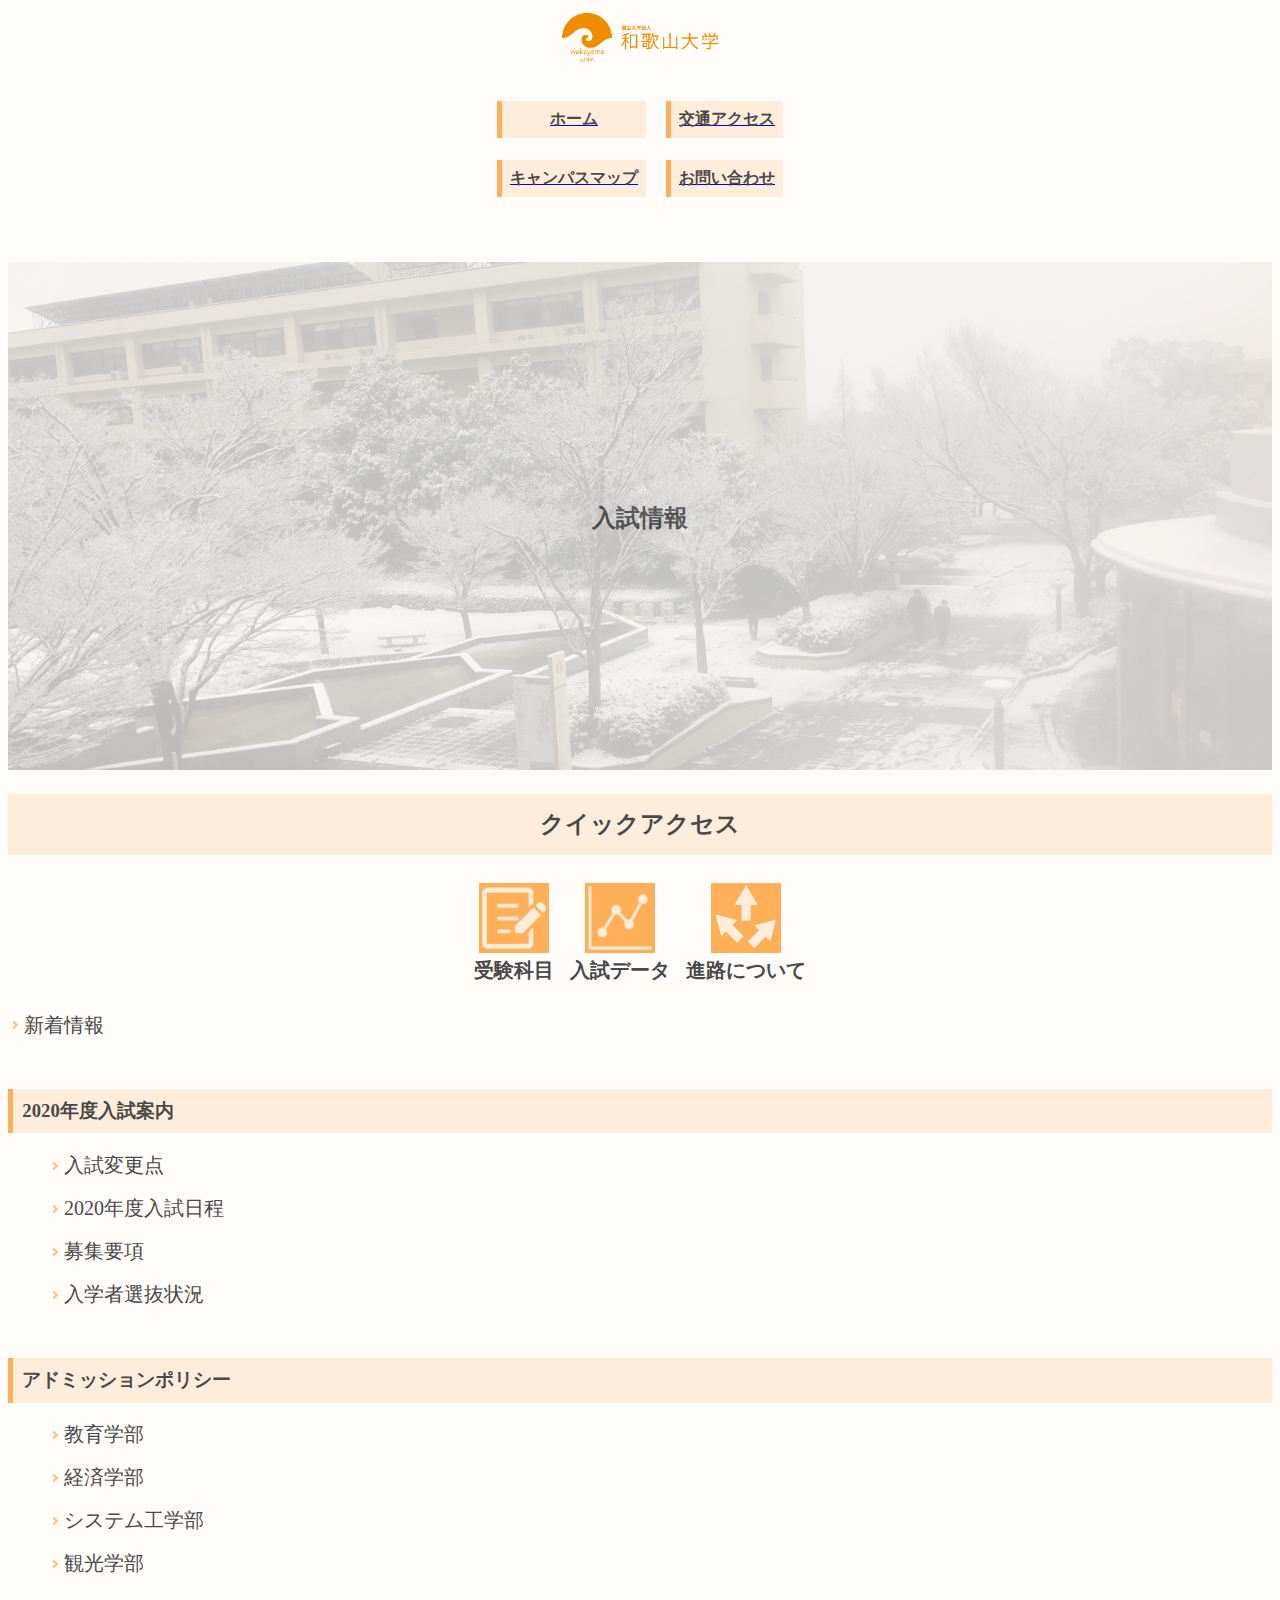
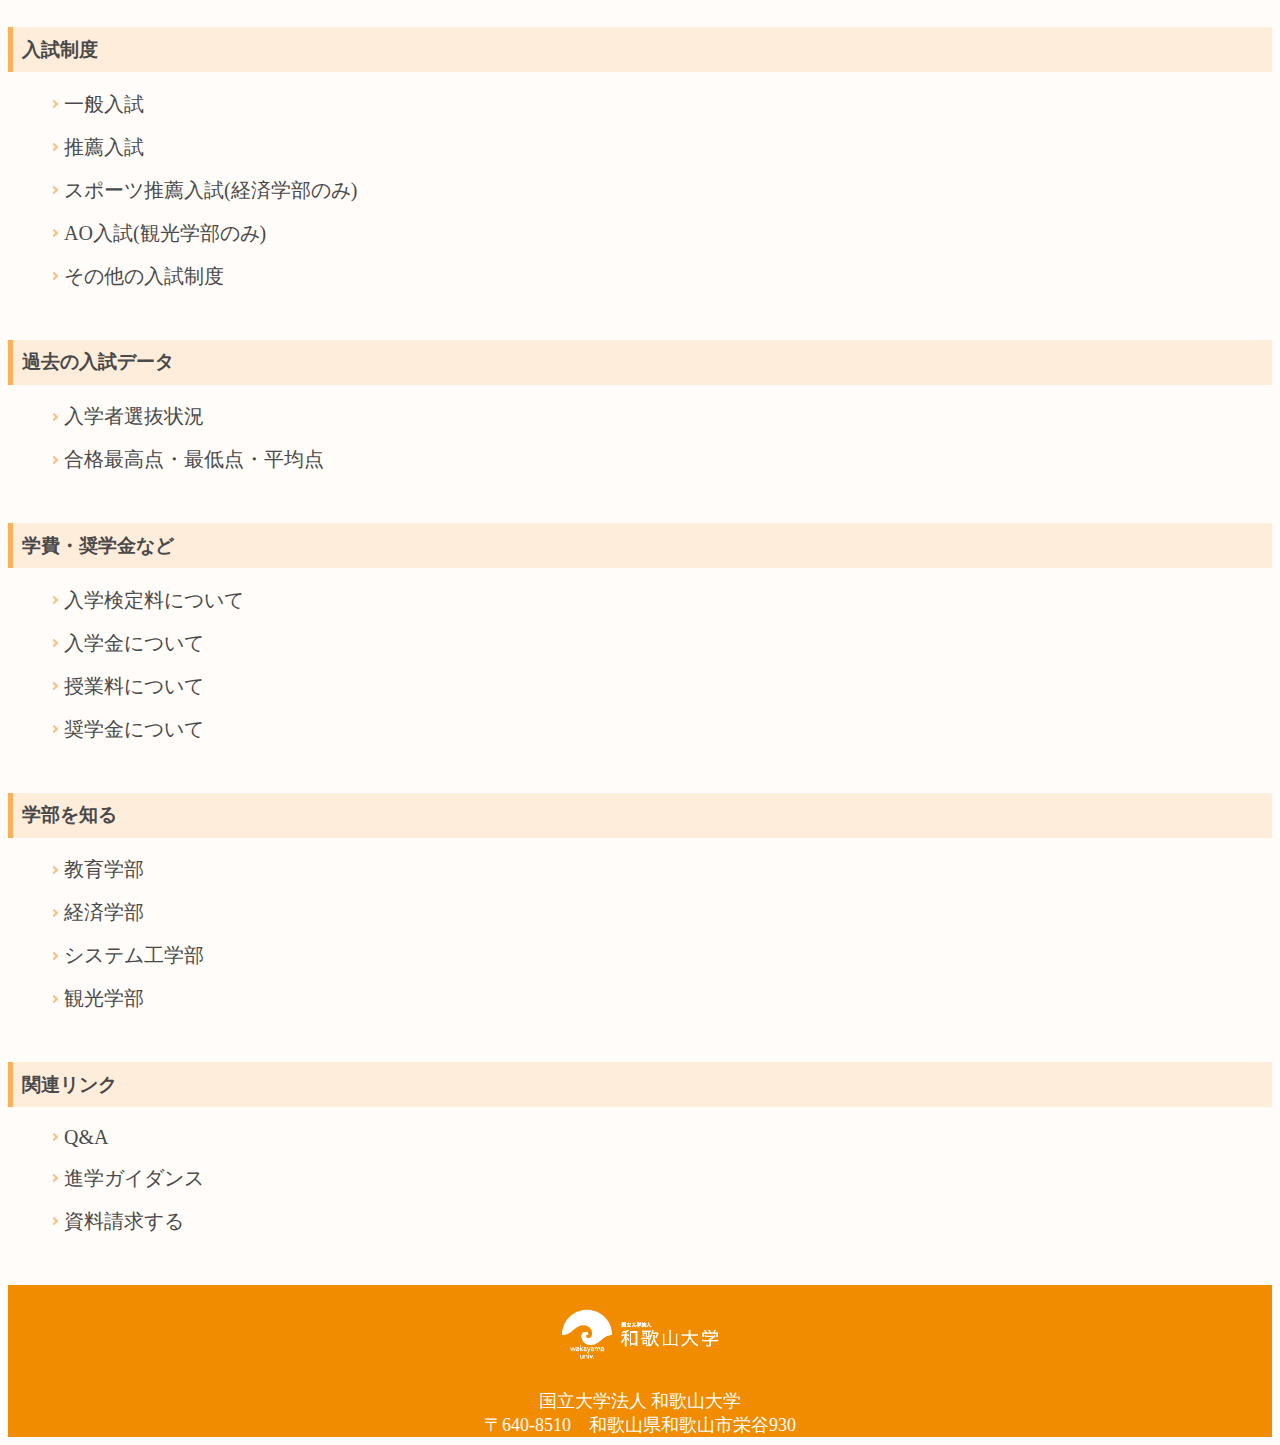
==== commit 5fd952e8: "Add files via upload" ====
--- a/index.html
+++ b/index.html
@@ -60,7 +60,7 @@
         <h3>受験科目</h3>
       </li><li>
         <a href="tensuu.html"><img src="img/点数.png" width="70"></a>
-        <h3>過去の入試データ</h3>
+        <h3>入試データ</h3>
       </li><li>
         <a href="sinro.html"><img src="img/進路.png" width="70"></a>
         <h3>進路について</h3>
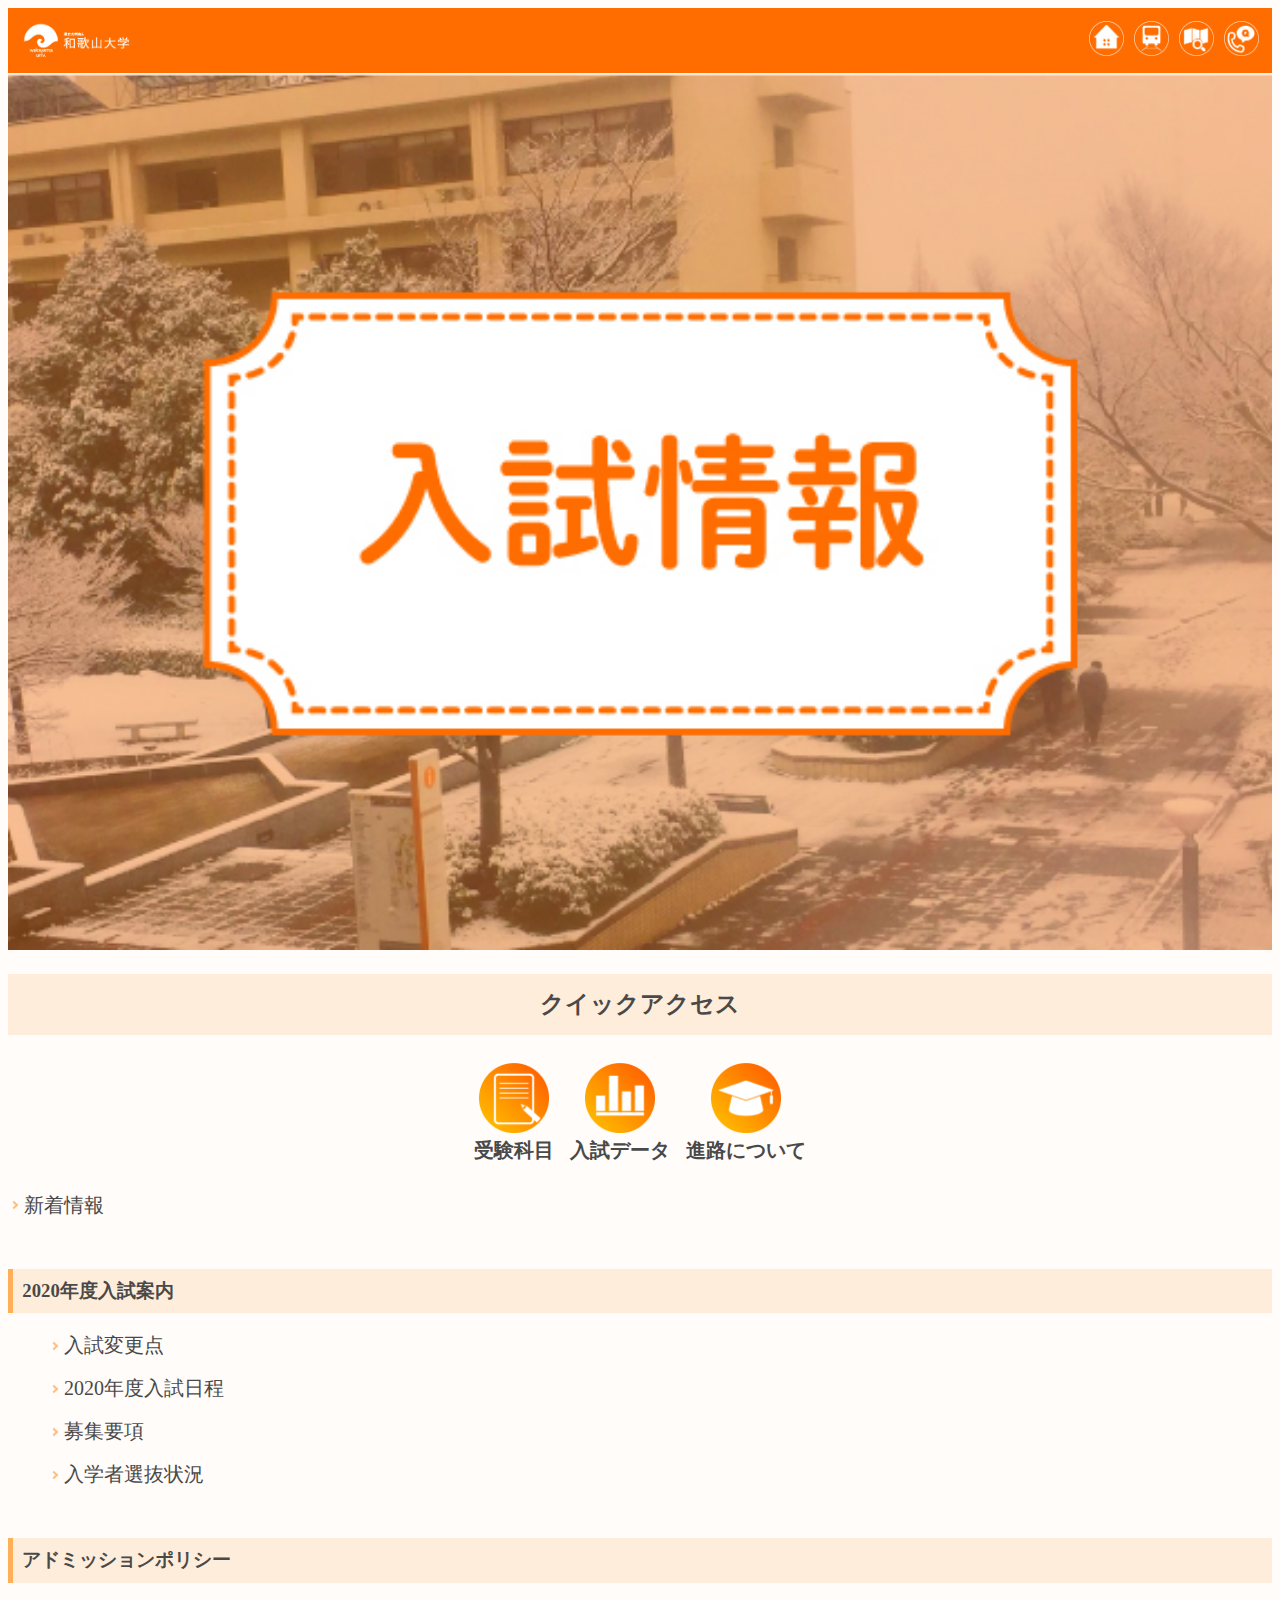
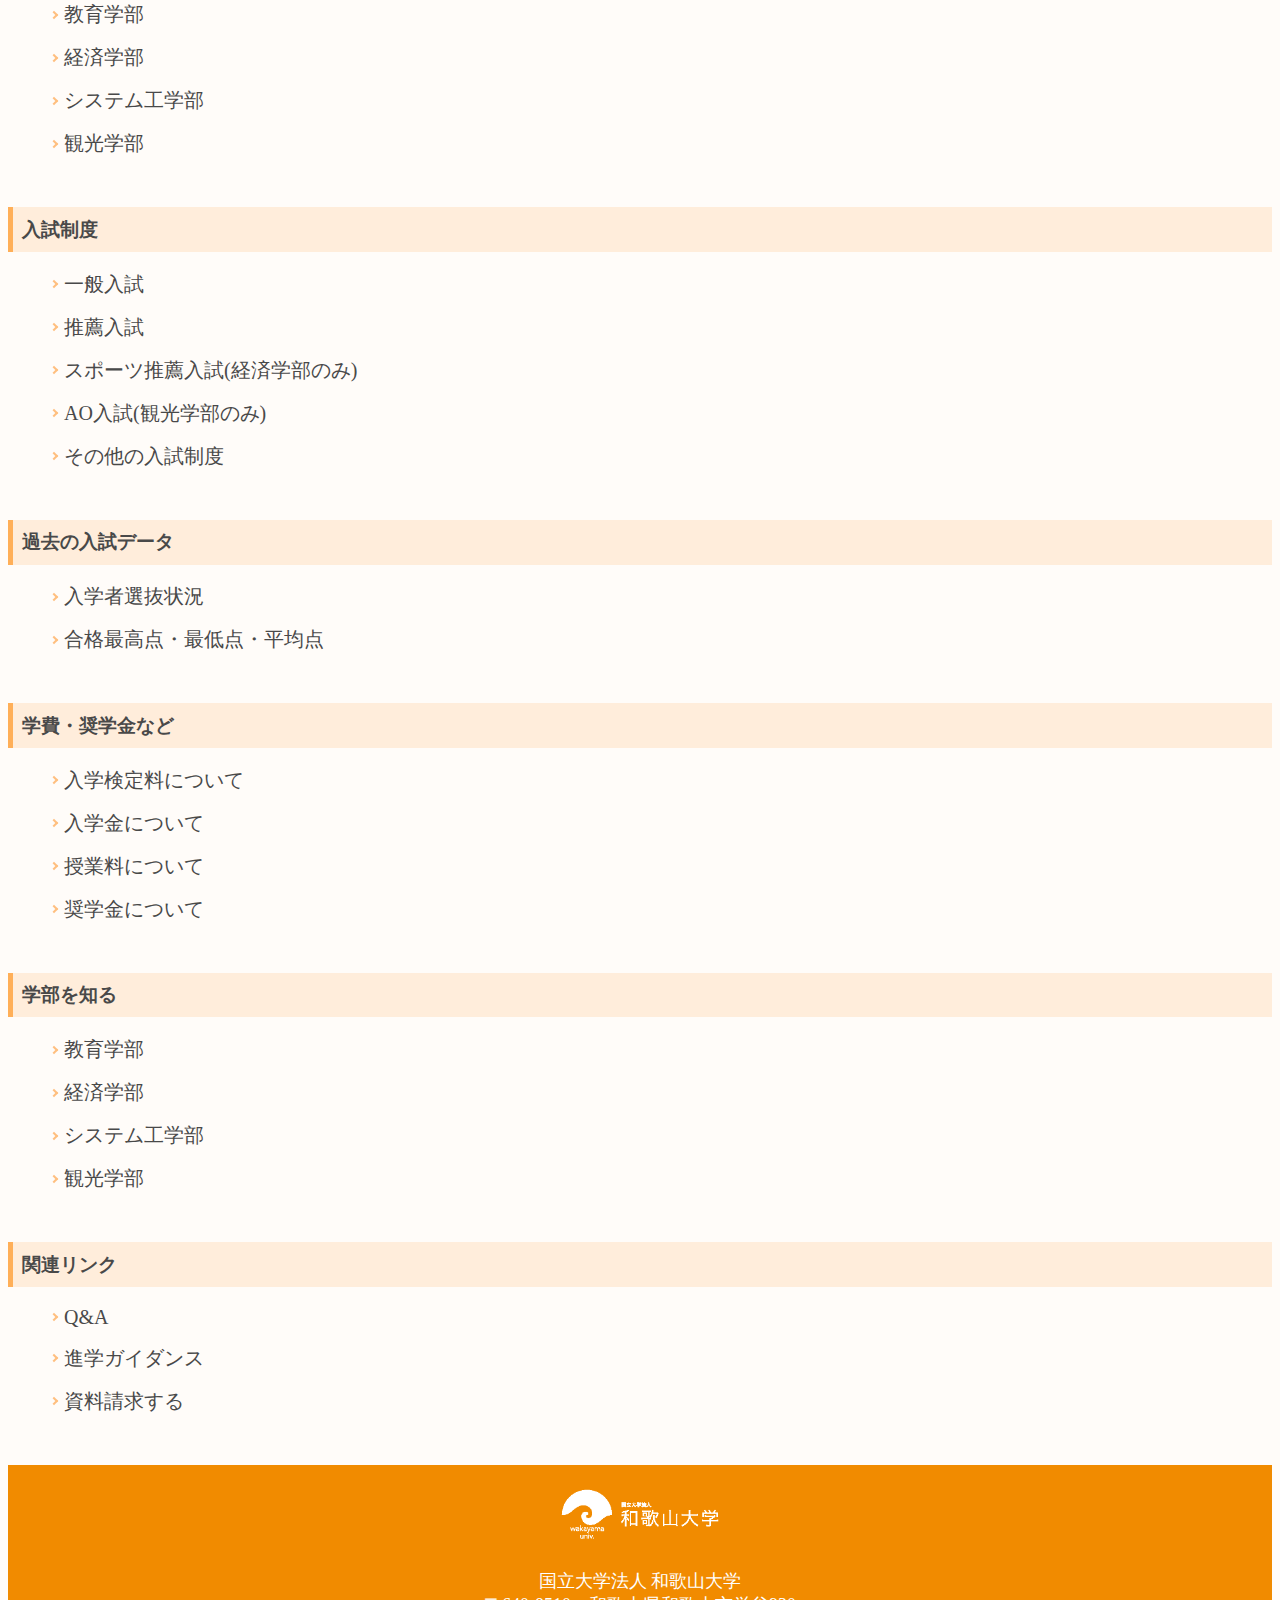
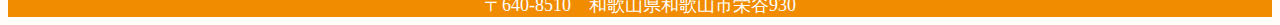
==== commit c41d84b2: "Add files via upload" ====
--- a/index.html
+++ b/index.html
@@ -33,22 +33,13 @@
 
 <body>
 
-  <div class="top">
-    <section>
-      <img src="img/typeD_color.png" height="60">
-    </section>
-  </div>
-
-  <div class="title">
-    <ul class="title_gakubu">
-      <li><a href="https://www.wakayama-u.ac.jp/"><h4>ホーム</h4></a><a href="https://www.wakayama-u.ac.jp/about/c-map.html"><h4>キャンパスマップ</h4></a></li>
-      <li><a href="https://www.wakayama-u.ac.jp/about/access.html"><h4>交通アクセス</h4></a><a href="http://www.wakayama-u.ac.jp/contact/"><h4>お問い合わせ</h4></a></li>
-    </ul>
-  </div>
+    <div class="top">
+      <img src="img/typeD_white.png" height="40" class="wadai"/>
+      <a href="https://www.wakayama-u.ac.jp/"><img src="img/ホーム.png" width="35"></a><a href="https://www.wakayama-u.ac.jp/about/access.html"><img src="img/交通.png" width="35"></a><a href="https://www.wakayama-u.ac.jp/about/c-map.html"><img src="img/キャンパスマップ.png" width="35"></a><a href="http://www.wakayama-u.ac.jp/contact/"><img src="img/問い合わせ.png" width="35"></a>
+    </div>
 
   <div class="title_nyuusi">
-    <h2>入試情報</h2>
-    <img src="img/snow.JPG">
+    <img src="img/冬_バナー.jpg">
   </div>
 
 
@@ -56,10 +47,10 @@
     <h2>クイックアクセス</h2>
     <ui class="qa">
       <li>
-        <a href="kamoku.html"><img src="img/入試科目.png" width="70"></a>
+        <a href="kamoku.html"><img src="img/受験科目.png" width="70"></a>
         <h3>受験科目</h3>
       </li><li>
-        <a href="tensuu.html"><img src="img/点数.png" width="70"></a>
+        <a href="tensuu.html"><img src="img/入試データ.png" width="70"></a>
         <h3>入試データ</h3>
       </li><li>
         <a href="sinro.html"><img src="img/進路.png" width="70"></a>
--- a/styles.css
+++ b/styles.css
@@ -14,7 +14,7 @@
   color: #494949;
 }
 
-.ado h3, .kamoku h3, .money h3, .gakubu h3, .syutugan h3, .siryou h3, .title_gakubu h4, .kako h3{
+.ado h3, .kamoku h3, .money h3, .gakubu h3, .syutugan h3, .siryou h3, .kako h3{
   padding: 0.5em;
   color: #494949;
   background: #ffeddb;
@@ -60,8 +60,18 @@
 }
 
 .top{
-  width: auto;
-  text-align: center;
+  display: block;
+  text-align: right;
+  padding: 0.5em;
+  background: #ff6d00;
+}
+
+.top img{
+  padding: 5px;
+}
+
+.wadai{
+  float: left;
 }
 
 .title_nyuusi{
@@ -84,7 +94,6 @@
 
 .title_nyuusi img{
   width: 100%;
-  opacity: 0.3;
 }
 
 .title{
@@ -101,16 +110,6 @@
   color: #494949;
 }
 
-/*.title h2:after{
-  position: absolute;
-  content: '';
-  top: 100%;
-  left: 50%;
-  border: 15px solid transparent;
-  border-top: 15px solid #ffaf58;
-  width: 0;
-  height: 0;
-}*/
 
 .qa li{
   display: inline-block;
@@ -180,15 +179,6 @@
   margin-bottom: 20px;
 }
 
-/*.title h2{
-  position: relative;
-  padding: 0.6em;
-  background: #ffeddb;
-  font-family: Hiragino Kaku Gothic ProN;
-  font-weight: Bold;
-  color: #494949;
-}*/
-
 .title h4{
   font-family: Hiragino Kaku Gothic ProN;
   font-weight: Bold;
